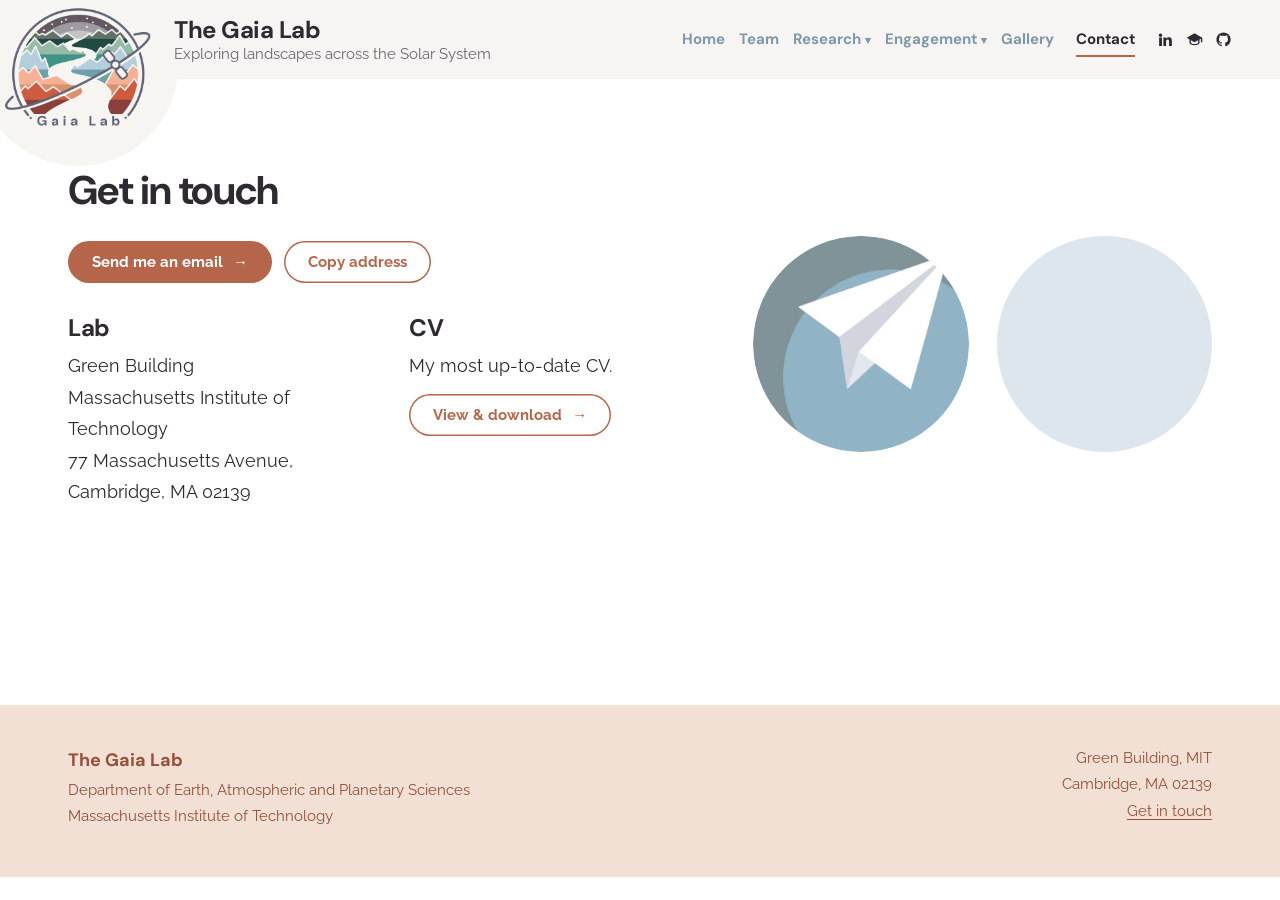
==== contact-cv/index.html @ a0ff7382 "Revert "Home video: fade in only once frames are painting (Safari letterbox, Chrome start flicker)" " ====
<!doctype html>
<html lang="en">
<head>
<meta charset="utf-8">
<meta name="viewport" content="width=device-width, initial-scale=1, viewport-fit=cover">
<title>Contact/CV | The Gaia Lab</title>
<meta name="description" content="How to reach Gaia Stucky de Quay and the Gaia Lab.">
<link rel="preconnect" href="https://fonts.googleapis.com">
<link rel="preconnect" href="https://fonts.gstatic.com" crossorigin>
<link rel="stylesheet" href="https://fonts.googleapis.com/css2?family=DM+Sans:ital,opsz,wght@0,9..40,400;0,9..40,500;0,9..40,700;1,9..40,500&family=Raleway:ital,wght@0,400;0,700;1,400&display=swap">
<link rel="stylesheet" href="../assets/style.css?v=264307a3">
<script data-goatcounter="https://thegaialab.goatcounter.com/count" async src="//gc.zgo.at/count.js"></script>
</head>
<body>
<a class="skip" href="#main">Skip to content</a>
<header class="site-head"><div class="head-in">
<a class="mark" href="../"><span class="mark-badge"><img class="mark-logo" src="../assets/logo.webp" alt="" width="900" height="856"></span><span class="mark-txt"><b>The Gaia Lab</b><span>Exploring landscapes across the Solar System</span></span></a>
<button class="menu-btn" id="menu-btn" type="button" aria-expanded="false" aria-controls="head-right">Menu</button>
<div class="head-right" id="head-right"><nav class="nav" aria-label="Main"><a href="../">Home</a><a href="../team/">Team</a><div class="drop"><a href="../themes/" class="drop-top">Research <span aria-hidden="true">▾</span></a><div class="drop-menu"><a href="../themes/">Themes</a><a href="../publications/">Publications</a><a href="../resources/">Data &amp; code</a></div></div><div class="drop"><a href="../outreach/" class="drop-top">Engagement <span aria-hidden="true">▾</span></a><div class="drop-menu"><a href="../outreach/#teaching">Teaching</a><a href="../outreach/#talks">Outreach</a><a href="../outreach/#media">In the media</a></div></div><a href="../fieldwork/">Gallery</a><a href="../contact-cv/" class="nav-contact" aria-current="page">Contact</a></nav><div class="icons"><a href="https://www.linkedin.com/in/g-stucky/" aria-label="LinkedIn"><svg viewBox="0 0 24 24"><path fill="currentColor" d="M4.98 3.5a2.5 2.5 0 1 1 0 5 2.5 2.5 0 0 1 0-5zM3 9h4v12H3zM9 9h3.8v1.7h.05c.53-1 1.84-2.05 3.8-2.05C20.6 8.65 21 11.2 21 14.5V21h-4v-5.8c0-1.4-.03-3.2-1.95-3.2-1.95 0-2.25 1.5-2.25 3.1V21H9z"/></svg></a><a href="https://scholar.google.com/citations?user=uJNld2AAAAAJ&amp;hl=en" aria-label="Google Scholar"><svg viewBox="0 0 24 24"><path fill="currentColor" d="M12 3 1 9.5l4 2.36V17c0 1.66 3.13 3 7 3s7-1.34 7-3v-5.14l2-1.18V16h2V9.5zm5 13.9c-.4.56-2.2 1.6-5 1.6s-4.6-1.04-5-1.6v-3.86l5 2.95 5-2.95z"/></svg></a><a href="https://github.com/gaiastucky" aria-label="GitHub"><svg viewBox="0 0 24 24"><path fill="currentColor" d="M12 2a10 10 0 0 0-3.16 19.49c.5.09.68-.22.68-.48v-1.7c-2.78.6-3.37-1.34-3.37-1.34-.45-1.15-1.11-1.46-1.11-1.46-.91-.62.07-.6.07-.6 1 .07 1.53 1.03 1.53 1.03.9 1.52 2.34 1.08 2.91.83.09-.65.35-1.08.63-1.33-2.22-.25-4.55-1.11-4.55-4.94 0-1.09.39-1.98 1.03-2.68-.1-.25-.45-1.27.1-2.65 0 0 .84-.27 2.75 1.02a9.6 9.6 0 0 1 5 0c1.91-1.29 2.75-1.02 2.75-1.02.55 1.38.2 2.4.1 2.65.64.7 1.03 1.59 1.03 2.68 0 3.84-2.34 4.69-4.57 4.93.36.31.68.92.68 1.85v2.74c0 .27.18.58.69.48A10 10 0 0 0 12 2z"/></svg></a></div></div>
</div></header>
<main id="main">
<section class="section contact"><div class="grid contact-grid">
<div class="c-1-7" data-reveal><h1 class="h2">Get in touch</h1>
<div class="actions"><a class="btn" href="#" data-m="dWRlLnRpbUBzYWlhZw==">Send me an email <span class="arr" aria-hidden="true">→</span></a><button class="btn line" type="button" id="copy-email" data-m="dWRlLnRpbUBzYWlhZw==">Copy address</button></div>
<div class="contact-row"><div><h3 class="sub">Lab</h3><p>Green Building<br>Massachusetts Institute of Technology<br>77 Massachusetts Avenue, Cambridge, MA 02139</p></div>
<div><h3 class="sub">CV</h3><p>My most up-to-date CV.</p><a class="btn line" href="../assets/cv.pdf">View &amp; download <span class="arr" aria-hidden="true">→</span></a></div></div></div>
<div class="c-8-13 contact-art" data-reveal="1"><div class="pic cutout"><img src="../assets/paper-plane.webp" alt="Paper airplane"></div><div class="map"><iframe src="https://www.openstreetmap.org/export/embed.html?bbox=-71.0935%2C42.3586%2C-71.0852%2C42.3622&amp;layer=mapnik&amp;marker=42.360401%2C-71.089331" title="Map of the MIT Green Building" loading="lazy"></iframe></div></div>
</div></section>
</main>
<footer class="site-foot"><div class="foot-in">
<div><b>The Gaia Lab</b><br>Department of Earth, Atmospheric and Planetary Sciences<br>Massachusetts Institute of Technology</div>
<div>Green Building, MIT<br>Cambridge, MA 02139<br><a href="../contact-cv/">Get in touch</a></div>
</div></footer>
<script src="../assets/site.js?v=09459360" defer></script>
</body>
</html>
---- assets/style.css ----
/* Layout: a pale page on a 12-column grid. Text sits in narrow contained blocks; images break out at different scales,
   grow as they scroll into view, and full-bleed photo "windows" stay fixed while the page scrolls over them.
   Palette: chalky pastels, dusty blues and Martian maroons. Single light theme by choice. */
:root {
  --paper: #ffffff;
  --ink: #2f2a31;
  --soft: #6d6670;
  --hair: #e4dedb;
  --dust: #7f97a8;        /* dirty blue */
  --dust-deep: #4f6a7e;
  --dust-pale: #dde6ec;
  --maroon: #b5654a;      /* rusty Mars */
  --maroon-deep: #94503a;
  --rose: #f3e0d4;        /* pastel rust */
  --sand: #efe6dc;
  --head: "DM Sans", "Helvetica Neue", Arial, sans-serif;
  --body: "Raleway", "Helvetica Neue", Arial, sans-serif;
  --fs-s: 0.9375rem;               /* captions, labels, small print: 15px */
  --fs-b: 1.125rem;                /* body: 18px */
  --fs-l: 1.5rem;                  /* lede, names, subheads: 24px */
  --fs-xl: clamp(2rem, 3.2vw, 2.5rem);   /* section headings: 32-40px */
  --fs-hero: clamp(3rem, 7vw, 5.5rem);   /* page titles on photos */
  --max: 1240px;
  --gutter: clamp(16px, 4vw, 48px);
  color-scheme: light;
}

*, *::before, *::after { box-sizing: border-box; }
html { -webkit-text-size-adjust: 100%; scroll-behavior: smooth; }
body { margin: 0; background: var(--paper); color: var(--ink); font-family: var(--body); font-size: var(--fs-b); line-height: 1.75; overflow-x: hidden; }
img { max-width: 100%; display: block; }
a { color: var(--maroon); text-underline-offset: 0.2em; text-decoration-thickness: 1px; }
a:hover { text-decoration-thickness: 2px; }
:focus-visible { outline: 2px solid var(--dust-deep); outline-offset: 3px; }
h1, h2, h3, h4 { font-family: var(--head); font-weight: 700; line-height: 1.12; letter-spacing: -0.015em; margin: 0; text-wrap: balance; }
p { margin: 0; }
strong { font-weight: 700; }
.skip { position: absolute; left: -999px; }
.skip:focus { left: 16px; top: 16px; background: var(--paper); padding: 8px 12px; z-index: 50; }

/* ---------- Grid ---------- */
.grid { max-width: var(--max); margin: 0 auto; padding-inline: var(--gutter); display: grid; grid-template-columns: repeat(12, minmax(0, 1fr)); column-gap: clamp(16px, 2.4vw, 32px); }
.grid > * { grid-column: 1 / -1; min-width: 0; }
.c-1-5 { grid-column: 1 / 6; } .c-1-6 { grid-column: 1 / 7; } .c-1-7 { grid-column: 1 / 8; } .c-1-8 { grid-column: 1 / 9; }
.c-2-6 { grid-column: 2 / 7; } .c-2-7 { grid-column: 2 / 8; } .c-2-8 { grid-column: 2 / 9; } .c-2-12 { grid-column: 2 / 12; }
.c-3-11 { grid-column: 3 / 11; } .c-4-10 { grid-column: 4 / 10; }
.c-6-13 { grid-column: 6 / 13; } .c-7-13 { grid-column: 7 / 13; } .c-7-12 { grid-column: 7 / 12; } .c-8-12 { grid-column: 8 / 12; } .c-8-13 { grid-column: 8 / 13; } .c-9-13 { grid-column: 9 / 13; }
.self-center { align-self: center; } .self-end { align-self: end; }

.section { padding-block: clamp(56px, 7vw, 96px); }
.section.tight { padding-block: clamp(36px, 4vw, 56px); }
.section + .section { padding-top: 0; }

/* ---------- Header ---------- */
.site-head { position: sticky; top: env(safe-area-inset-top, 0px); z-index: 30; background: rgba(247, 245, 242, .92); backdrop-filter: blur(10px); -webkit-backdrop-filter: blur(10px); transition: box-shadow .3s, padding .3s; }
.site-head.scrolled { box-shadow: 0 1px 0 var(--hair); }
.head-in { max-width: 1440px; margin: 0 auto; padding: 16px var(--gutter); display: flex; align-items: center; justify-content: space-between; gap: 24px; transition: padding .35s; }
.site-head.scrolled .head-in { padding-block: 9px; }
.mark { text-decoration: none; color: var(--ink); line-height: 1.2; display: flex; align-items: center; gap: 12px; }
.mark-logo { height: 46px; width: auto; transition: height .35s; }
.site-head.scrolled .mark-logo { height: 32px; }
.mark b { display: block; font-family: var(--head); font-size: var(--fs-l); letter-spacing: -0.02em; transition: font-size .35s; }
.site-head.scrolled .mark b { font-size: var(--fs-b); }
.mark-txt > span { display: block; font-size: var(--fs-s); color: var(--soft); white-space: nowrap; transition: opacity .3s, max-height .35s; max-height: 2em; overflow: hidden; }
.site-head.scrolled .mark-txt > span { opacity: 0; max-height: 0; }
.nav { display: flex; flex-wrap: nowrap; justify-content: flex-end; gap: 4px 14px; font-family: var(--head); font-weight: 700; font-size: var(--fs-s); }
.nav a { color: var(--dust); text-decoration: none; padding-block: 4px; position: relative; white-space: nowrap; }
.nav a::after { content: ""; position: absolute; left: 0; right: 0; bottom: 0; height: 2px; background: var(--maroon); transform: scaleX(0); transform-origin: left; transition: transform .3s; }
.nav a:hover { color: var(--maroon); }
.nav a:hover::after, .nav a[aria-current="page"]::after { transform: scaleX(1); }
.nav a[aria-current="page"] { color: var(--ink); }
.icons { display: flex; gap: 12px; }
.icons a { color: var(--ink); display: grid; place-items: center; }
.icons svg { width: 17px; height: 17px; }
.head-right { display: flex; align-items: center; gap: 22px; }
.menu-btn { display: none; font: 700 var(--fs-s) var(--head); color: var(--ink); background: none; border: 1px solid var(--hair); border-radius: 999px; padding: 6px 16px; cursor: pointer; }
@media (max-width: 1200px) {
  .menu-btn { display: block; }
  .head-right { display: none; position: absolute; top: 100%; left: 0; right: 0; background: var(--paper); padding: 8px var(--gutter) 24px; border-bottom: 1px solid var(--hair); flex-direction: column; align-items: flex-start; gap: 18px; }
  .head-right.open { display: flex; }
  .nav { flex-direction: column; flex-wrap: wrap; gap: 6px; font-size: var(--fs-b); }
}
.progress { position: absolute; left: 0; bottom: -1px; height: 2px; width: 100%; background: var(--maroon); transform-origin: left; transform: scaleX(var(--read, 0)); }

/* ---------- Fixed photo windows ---------- */
.window { position: relative; display: grid; align-items: end; min-height: var(--h, 70vh); background-image: var(--img); background-size: cover; background-position: center; background-attachment: fixed; background-color: #59656f; color: #fff; isolation: isolate; overflow: hidden; }
.window::before { content: ""; position: absolute; inset: 0; z-index: -1; background: linear-gradient(180deg, rgba(40, 34, 44, .22) 0%, rgba(40, 34, 44, .32) 40%, rgba(40, 34, 44, .72)); }
/* Extra shade for pale photos so white banner text stays readable. */
.window.dim::before { background: linear-gradient(180deg, rgba(40, 34, 44, .42) 0%, rgba(40, 34, 44, .55) 40%, rgba(40, 34, 44, .82)); }
.window h1, .window .sub, .window .tag { text-shadow: 0 1px 14px rgba(20, 16, 24, .45); }
.window.flat::before { background: rgba(60, 70, 84, .16); }
.window .in { max-width: var(--max); width: 100%; margin: 0 auto; padding: 0 var(--gutter) clamp(32px, 5vw, 64px); }
.window h1 { font-size: var(--fs-hero); letter-spacing: -0.035em; line-height: 0.95; }
.window .sub { font-family: var(--head); font-size: var(--fs-l); margin-top: 14px; opacity: .92; }
.window .tag { position: absolute; right: var(--gutter); bottom: clamp(32px, 5vw, 64px); font-size: var(--fs-s); opacity: .8; font-family: var(--head); }
.hero h1 { font-size: var(--fs-hero); transform-origin: left bottom; will-change: transform, opacity; }
.hero .sub { will-change: transform, opacity; }
@supports (-webkit-touch-callout: none) { .window { background-attachment: scroll; } }

/* ---------- Typographic pieces ---------- */
.lede { font-size: var(--fs-l); line-height: 1.55; font-weight: 400; }
.kicker { font-family: var(--head); font-weight: 700; font-size: var(--fs-b); color: var(--dust-deep); margin-bottom: 14px; display: block; }
.h2 { font-size: var(--fs-xl); margin-bottom: 22px; }
.h3 { font-size: var(--fs-l); margin-bottom: 10px; }
.drop::first-letter { font-family: var(--head); font-weight: 700; float: left; font-size: 3.3em; line-height: 0.85; margin: 0.08em 0.1em 0 0; color: var(--maroon); }
.muted { color: var(--soft); }
.small { font-size: var(--fs-s); }
.cap { font-size: var(--fs-s); color: var(--soft); margin-top: 10px; line-height: 1.5; }

/* ---------- River divider: draws itself on scroll ---------- */
.river { aspect-ratio: 1200 / 100; max-height: 120px; width: 100%; margin-block: 0; }
.river svg { width: 100%; height: 100%; display: block; overflow: visible; }
.river .bank, .river .water { fill: none; stroke-linecap: round; stroke-linejoin: round; }
.river .bank { stroke: var(--dust-pale); stroke-width: 22; opacity: var(--bank, 0); transition: opacity .6s; }
.river .bank.thin { stroke-width: 13; }
.river .water { stroke: #9cc8ea; stroke-width: 13; stroke-dasharray: 1; stroke-dashoffset: calc(1 - var(--flow, 0)); }
.river .water.thin { stroke-width: 6; }
.river .chevs { fill: #fff; opacity: calc(var(--flow, 0) * 0.95); }

/* ---------- Dropdown in the menu ---------- */
.drop { position: relative; }
.drop-top { display: inline-block; }
.drop-top span { font-size: 0.7em; }
.drop-menu { position: absolute; top: 100%; left: -16px; min-width: 190px; padding: 10px 16px; background: var(--paper); border: 1px solid var(--hair); border-radius: 12px; box-shadow: 0 12px 30px -18px rgba(47, 42, 49, .35); display: grid; gap: 2px; opacity: 0; visibility: hidden; transform: translateY(6px); transition: opacity .2s, transform .2s, visibility .2s; }
.drop:hover .drop-menu, .drop:focus-within .drop-menu { opacity: 1; visibility: visible; transform: none; }
.drop-menu a { padding-block: 6px; }
.drop.on > .drop-top { color: var(--ink); }
.drop.on > .drop-top::after { transform: scaleX(1); }
.nav-contact { margin-left: 8px; }
@media (max-width: 1200px) {
  .drop-menu { position: static; opacity: 1; visibility: visible; transform: none; border: 0; box-shadow: none; padding: 2px 0 4px 16px; background: none; }
  .drop-top span { display: none; }
  .nav-contact { margin-left: 0; }
}

/* ---------- Teasers: one shape for every link card ---------- */
.teasers { list-style: none; padding: 0; margin: 0; display: grid; grid-template-columns: repeat(4, minmax(0, 1fr)); gap: clamp(24px, 3vw, 40px); }
.teaser { display: grid; grid-template-rows: auto auto 1fr auto; justify-items: center; text-align: center; gap: 12px; }
.teaser-pic { display: block; width: min(100%, 200px); }
.teaser .pic.round { width: 100%; }
.teaser h3 { font-size: var(--fs-l); margin-top: 6px; }
.teaser p { font-size: var(--fs-s); line-height: 1.6; color: var(--soft); max-width: 30ch; }
.teaser .btn { margin-top: 6px; }
@media (max-width: 880px) { .teasers { grid-template-columns: repeat(2, minmax(0, 1fr)); } }
@media (max-width: 480px) { .teasers { grid-template-columns: minmax(0, 1fr); } }

/* ---------- Globe with photo cutouts ---------- */
.globe-wrap { position: relative; width: min(100%, 520px); aspect-ratio: 1; margin-inline: auto; }
.globe-wrap { display: block; cursor: pointer; }
.globe-wrap canvas { position: absolute; inset: 0; width: 100%; height: 100%; transition: transform .5s; }
.globe-wrap:hover canvas { transform: scale(1.03); }
.g-place { position: absolute; width: 30%; display: grid; justify-items: center; gap: 6px; text-decoration: none; color: var(--ink); font-size: var(--fs-s); text-align: center; line-height: 1.3; z-index: 2; }
.g-place .pic.round { width: 100%; box-shadow: 0 0 0 5px var(--paper), 0 10px 24px -14px rgba(47, 42, 49, .5); transition: transform .35s; }
.g-place:hover .pic.round, .g-place.lit .pic.round { transform: scale(1.07); }
.g-place b { display: block; font-family: var(--head); }
.g-place span { color: var(--soft); }
.g0 { left: -4%; top: -2%; }
.g1 { right: -4%; bottom: 2%; }

/* ---------- Fieldwork map and justified gallery ---------- */
.world { width: 100%; aspect-ratio: 2 / 1.15; }
.world svg { width: 100%; height: 100%; display: block; }
.world .land { fill: var(--rose); }
.world .sphere { fill: var(--dust-pale); }
.world .grat { fill: none; stroke: #fff; stroke-width: .5; opacity: .7; }
.world .mpin circle { fill: var(--maroon); stroke: var(--paper); stroke-width: 2; }
.world .mpin .halo { fill: var(--maroon); opacity: .25; stroke: none; animation: halo 2.4s ease-out infinite; transform-box: fill-box; transform-origin: center; }
.world .mpin text { font-family: var(--head); font-weight: 700; font-size: 13px; fill: var(--ink); paint-order: stroke; stroke: var(--paper); stroke-width: 4px; }
.world .mpin { cursor: pointer; }
@keyframes halo { from { transform: scale(.6); opacity: .45; } to { transform: scale(2.4); opacity: 0; } }
.pin-list { display: flex; flex-wrap: wrap; gap: 10px; margin-top: 24px; }
.pin-link { font-family: var(--head); font-weight: 700; font-size: var(--fs-s); text-decoration: none; padding: 8px 16px; border-radius: 999px; background: var(--rose); color: var(--maroon-deep); }
.pin-link:hover { background: var(--maroon); color: #fff; }
.trip { scroll-margin-top: 80px; }
.jg { width: 100vw; margin: 36px calc(50% - 50vw) 0; }
.jg-item { padding: 0; border: 0; overflow: hidden; background: var(--dust-pale); cursor: zoom-in; display: block; }
.jg.cols { column-count: 3; column-gap: 4px; }
.jg.cols .jg-item { width: 100%; margin: 0 0 4px; break-inside: avoid; }
.jg.cols .jg-item img { height: auto; }
.jg.rect { display: grid; grid-template-columns: repeat(6, 1fr); grid-auto-rows: 8.5vw; grid-auto-flow: dense; gap: 4px; }
.jg.rect .jg-item { grid-column: span 2; grid-row: span 2; }
.jg.rect .jg-item.big { grid-column: span 4; grid-row: span 4; }
.jg.rect .jg-item.wide { grid-column: span 4; grid-row: span 2; }
.jg.rect .jg-item.tall { grid-column: span 2; grid-row: span 4; }
@media (max-width: 640px) { .jg.cols { column-count: 2; } .jg.rect { grid-auto-rows: 17vw; } }
.jg-item img { width: 100%; height: 100%; object-fit: cover; transition: transform .7s; }
.jg-item:hover img { transform: scale(1.03); }

/* ---------- Main themes and flip circles ---------- */
.mains { list-style: none; padding: 0; margin: 40px 0 0; display: grid; grid-template-columns: repeat(4, minmax(0, 1fr)); gap: clamp(20px, 3vw, 40px); }
.mains a { display: grid; gap: 14px; text-decoration: none; color: var(--ink); }
.mains .pic.round { max-width: 220px; width: 100%; }
.mains h3 { font-size: var(--fs-l); color: var(--maroon); }
.mains p { font-size: var(--fs-s); line-height: 1.6; color: var(--soft); }
.mains a:hover h3 { color: var(--maroon-deep); text-decoration: underline; text-underline-offset: .2em; text-decoration-thickness: 1.5px; }
.center-head { text-align: center; margin-bottom: 48px; }
.flips { list-style: none; padding: 0; margin: 0; display: flex; flex-wrap: wrap; justify-content: center; gap: 36px clamp(20px, 3vw, 40px); }
.flip { width: min(100%, 250px); display: grid; gap: 14px; justify-items: center; text-align: center; scroll-margin-top: 100px; }
.flip-in { position: relative; width: 250px; max-width: 100%; aspect-ratio: 1; padding: 0; border: 0; background: none; cursor: pointer; perspective: 900px; font: inherit; color: inherit; }
.flip .face { position: absolute; inset: 0; border-radius: 50%; overflow: hidden; backface-visibility: hidden; -webkit-backface-visibility: hidden; transition: transform .7s cubic-bezier(.3, .7, .2, 1); }
.flip .front img { width: 100%; height: 100%; object-fit: cover; }
.flip .back { transform: rotateY(180deg); background: var(--rose); color: var(--maroon-deep); display: grid; place-items: center; padding: 30px; font-size: var(--fs-s); line-height: 1.5; }
.flip .back span { display: block; }
.flip:hover .front, .flip-in:focus-visible .front, .flip.on .front { transform: rotateY(-180deg); }
.flip:hover .back, .flip-in:focus-visible .back, .flip.on .back { transform: rotateY(0deg); }
.flip:nth-child(even) .back { background: var(--dust-pale); color: var(--dust-deep); }
.flip-name { font-family: var(--head); font-weight: 700; font-size: var(--fs-b); }
@media (max-width: 880px) { .mains { grid-template-columns: repeat(2, minmax(0, 1fr)); } }

/* ---------- Buttons ---------- */
.btn { display: inline-flex; align-items: center; gap: 10px; font: 700 var(--fs-s) var(--body); text-decoration: none; color: #fff; background: var(--maroon); padding: 12px 24px; border-radius: 999px; border: 0; cursor: pointer; transition: background-color .25s, gap .25s; }
.btn:hover { background: var(--maroon-deep); gap: 14px; color: #fff; }
.btn .arr { transition: transform .25s; }
.btn:hover .arr { transform: translateX(3px); }
.btn.line { background: transparent; color: var(--maroon); box-shadow: inset 0 0 0 1.5px var(--maroon); }
.btn.line:hover { background: var(--maroon); color: #fff; }
.btn.light { background: var(--paper); color: var(--maroon); }
.actions { display: flex; flex-wrap: wrap; gap: 12px; margin-top: 28px; }

/* ---------- Images ---------- */
.pic { position: relative; overflow: hidden; background: var(--dust-pale); }
.pic img { width: 100%; height: 100%; object-fit: cover; }
.pic.r { border-radius: 14px; }
.pic.round { border-radius: 50%; aspect-ratio: 1; }
.cutout { background: transparent; }
.cutout img { object-fit: contain; mix-blend-mode: multiply; }
[data-grow] { transform: scale(var(--g, 1)); transform-origin: center 70%; will-change: transform; }
[data-grow] img { transform: scale(var(--gi, 1)); }

/* ---------- Info blips ---------- */
.blips { display: grid; grid-template-columns: repeat(4, minmax(0, 1fr)); gap: clamp(20px, 3vw, 40px); }
.blip { border-top: 2px solid var(--maroon); padding-top: 16px; display: grid; gap: 8px; align-content: start; }
.blip .n { font-family: var(--head); font-weight: 700; font-size: var(--fs-xl); letter-spacing: -0.03em; line-height: 1; color: var(--maroon-deep); }
.blip .n small { font-size: var(--fs-s); letter-spacing: 0; margin-left: 4px; color: var(--soft); font-weight: 500; }
.blip p { font-size: var(--fs-s); line-height: 1.5; }
.blip a { font-size: var(--fs-s); color: var(--dust-deep); }

/* ---------- Compare slider ---------- */
.compare { position: relative; aspect-ratio: 4 / 3; user-select: none; touch-action: pan-y; }
.compare img { position: absolute; inset: 0; width: 100%; height: 100%; object-fit: contain; }
.compare .after { clip-path: inset(0 0 0 var(--pos, 50%)); }
.compare .bar { position: absolute; top: 6%; bottom: 6%; left: var(--pos, 50%); width: 1.5px; background: var(--ink); pointer-events: none; }
.compare .bar::after { content: ""; position: absolute; top: 50%; left: 50%; width: 38px; height: 38px; transform: translate(-50%, -50%); border-radius: 50%; background: var(--paper); box-shadow: 0 0 0 1.5px var(--ink); }
.compare .bar::before { content: "‹ ›"; position: absolute; top: 50%; left: 50%; transform: translate(-50%, -52%); z-index: 1; font: 700 var(--fs-s) var(--head); color: var(--ink); white-space: nowrap; }
.compare input { position: absolute; inset: 0; width: 100%; height: 100%; opacity: 0; cursor: ew-resize; margin: 0; }

/* ---------- Embeds ---------- */
.embed { position: relative; aspect-ratio: 16 / 9; border-radius: 14px; overflow: hidden; background: var(--ink); }
.embed iframe { position: absolute; inset: 0; width: 100%; height: 100%; border: 0; }
.embed .facade { position: absolute; inset: 0; width: 100%; padding: 0; border: 0; cursor: pointer; background: var(--ink); color: #fff; font: inherit; display: grid; place-items: center; }
.embed .facade img { position: absolute; inset: 0; width: 100%; height: 100%; object-fit: cover; opacity: .82; transition: opacity .3s, transform .6s; }
.embed .facade:hover img { opacity: 1; transform: scale(1.02); }
.embed .facade span { position: relative; display: grid; place-items: center; width: 72px; height: 72px; border-radius: 50%; background: var(--paper); color: var(--maroon); transition: transform .25s; }
.embed .facade:hover span { transform: scale(1.08); }
.embed .facade svg { width: 24px; height: 24px; margin-left: 4px; }
.sound { display: inline-flex; align-items: center; gap: 12px; font: 700 var(--fs-s) var(--head); color: var(--ink); background: none; border: 1.5px solid var(--ink); border-radius: 999px; padding: 8px 18px 8px 10px; cursor: pointer; }
.sound i { width: 28px; height: 28px; border-radius: 50%; background: var(--dust-deep); display: grid; place-items: center; }
.sound i::after { content: ""; border-left: 9px solid #fff; border-top: 6px solid transparent; border-bottom: 6px solid transparent; margin-left: 3px; }
.story.intro { row-gap: 28px; }
.sound-row { grid-column: 1; }
.sound-frame { margin-top: 14px; border-radius: 12px; overflow: hidden; }
.sound-frame iframe { width: 100%; height: 152px; border: 0; display: block; }

/* ---------- Pinned horizontal photo strip ---------- */
.pin { position: relative; height: 320vh; background: var(--dust-pale); }
.pin-in { position: sticky; top: 0; height: 100vh; overflow: hidden; display: flex; flex-direction: column; justify-content: center; gap: clamp(20px, 3vw, 40px); padding-block: clamp(72px, 9vh, 110px) clamp(32px, 6vh, 64px); }
.pin-head { width: 100%; }
.pin-track { align-self: flex-start; flex: none; display: flex; align-items: center; gap: clamp(16px, 2vw, 28px); padding-inline: var(--gutter); width: max-content; will-change: transform; transform: translate3d(var(--tx, 0px), 0, 0); }
.strip-ph { margin: 0; flex: none; height: clamp(220px, 46vh, 460px); position: relative; }
.strip-ph img { height: 100%; width: auto; border-radius: 12px; object-fit: cover; background: var(--rose); min-width: 200px; }
.strip-ph.s1 { height: clamp(180px, 36vh, 360px); align-self: flex-end; }
.strip-ph.s2 { height: clamp(200px, 40vh, 400px); align-self: flex-start; }
.strip-ph figcaption { font-size: var(--fs-s); color: var(--soft); margin-top: 8px; font-family: var(--head); }

/* ---------- Panels and cards ---------- */
.duo { display: grid; grid-template-columns: repeat(2, minmax(0, 1fr)); gap: clamp(24px, 4vw, 56px); }
.duo .card .pic { aspect-ratio: 3 / 2; }
.panel { background: var(--dust-pale); }
.trio { display: grid; grid-template-columns: repeat(3, minmax(0, 1fr)); gap: clamp(24px, 4vw, 56px); }
.card { display: grid; gap: 14px; text-decoration: none; color: var(--ink); align-content: start; }
.card .pic { aspect-ratio: 4 / 5; border-radius: 14px; }
.card .pic img { transition: transform .8s cubic-bezier(.2, .7, .2, 1); }
.card:hover .pic img { transform: scale(1.04); }
.card h3 { font-size: var(--fs-l); display: flex; justify-content: space-between; align-items: baseline; gap: 12px; }
.card h3 .arr { color: var(--maroon); transition: transform .25s; }
.card:hover h3 .arr { transform: translateX(4px); }
.card p { color: var(--soft); font-size: var(--fs-s); line-height: 1.6; }
.fig4 { display: grid; grid-template-columns: repeat(2, minmax(0, 1fr)); gap: 14px; }
.fig4 .pic { aspect-ratio: 1; border-radius: 50%; background: transparent; }

/* ---------- Dark band ---------- */
.night { background: #2f3946; color: #fff; text-align: center; }
.night .window { min-height: 560px; align-items: center; }
.night .window::before { background: rgba(47, 42, 56, .66); }
.night .in { padding-block: 64px; }
.night .kicker { color: var(--rose); }
.night h2 { font-size: var(--fs-xl); }
.night p { max-width: 54ch; margin: 18px auto 30px; }

/* ---------- Team ---------- */
.person { width: 100%; display: grid; grid-template-columns: minmax(0, 3fr) minmax(0, 6fr) minmax(0, 3fr); gap: clamp(20px, 3.5vw, 48px); align-items: center; max-width: var(--max); margin: 0 auto; padding-inline: var(--gutter); scroll-margin-top: 100px; }
.person .pic.round { max-width: 280px; width: 100%; justify-self: center; box-shadow: 0 0 0 10px var(--paper), 0 0 0 11px var(--hair); }
.person .pic.round img { transition: transform .8s cubic-bezier(.2, .7, .2, 1); }
.person:hover .pic.round img { transform: scale(1.05); }
.person h3 { font-size: var(--fs-l); text-align: center; color: var(--maroon); }
.person .since { font-family: var(--head); font-weight: 700; text-align: center; margin: 4px 0 16px; color: var(--dust-deep); }
.person .bio { text-align: justify; hyphens: auto; }
.person .actions { justify-content: center; }
.group-head { text-align: center; padding-block: 0 clamp(36px, 5vw, 64px); }
.group-head h2 { font-size: var(--fs-xl); }
.stack-people { display: grid; gap: clamp(64px, 8vw, 112px); }
.hiring { font-family: var(--head); font-weight: 700; text-align: center; padding: 18px 22px; background: var(--rose); border-radius: 14px; color: var(--maroon-deep); }
.ways { display: grid; grid-template-columns: repeat(3, minmax(0, 1fr)); gap: clamp(20px, 3vw, 40px); }
.ways > div { border-top: 2px solid var(--dust); padding-top: 16px; }
.alumni { display: grid; grid-template-columns: repeat(auto-fill, minmax(min(100%, 340px), 1fr)); gap: 40px 36px; }
.alum { display: grid; grid-template-columns: 96px minmax(0, 1fr); gap: 18px; align-items: start; }
.alum h3 { font-size: var(--fs-b); color: var(--maroon); }
.alum .role { font-family: var(--head); font-weight: 700; font-size: var(--fs-s); color: var(--dust-deep); margin: 2px 0 6px; }
.alum p { font-size: var(--fs-s); line-height: 1.6; }

/* ---------- Publications ---------- */
.yearnav { position: sticky; top: 64px; z-index: 5; background: rgba(247, 245, 242, .92); backdrop-filter: blur(8px); -webkit-backdrop-filter: blur(8px); border-bottom: 1px solid var(--hair); }
.yearnav .in { max-width: var(--max); margin: 0 auto; padding: 12px var(--gutter); display: flex; flex-wrap: wrap; gap: 6px 22px; align-items: center; font-family: var(--head); font-weight: 700; }
.yearnav a { color: var(--dust); text-decoration: none; }
.yearnav a.on, .yearnav a:hover { color: var(--maroon); }
.yearnav input { margin-left: auto; font: inherit; font-weight: 400; font-family: var(--body); font-size: var(--fs-s); padding: 7px 16px; border-radius: 999px; border: 1.5px solid var(--hair); background: var(--paper); width: min(100%, 260px); }
.yearnav input:focus { border-color: var(--dust-deep); outline: none; }
.year { font-size: var(--fs-xl); color: var(--rose); letter-spacing: -0.04em; line-height: 1; margin: 0 0 24px; scroll-margin-top: 150px; }
.paper { display: grid; grid-template-columns: minmax(0, 5fr) minmax(0, 7fr); gap: clamp(24px, 4vw, 64px); padding-bottom: clamp(72px, 9vw, 120px); align-items: start; }
.paper .txt { position: sticky; top: 150px; display: grid; gap: 14px; }
.paper h3 { font-size: var(--fs-l); }
.paper h3 em { font-style: italic; font-weight: 500; color: var(--dust-deep); }
.paper .authors { font-family: var(--head); font-size: var(--fs-s); }
.paper .authors b { color: var(--maroon); }
.paper .sum { font-size: var(--fs-s); line-height: 1.7; text-align: justify; hyphens: auto; }
.figs { columns: 2 220px; column-gap: 14px; }
.figs button { display: block; width: 100%; margin: 0 0 14px; padding: 0; border: 0; background: var(--dust-pale); border-radius: 10px; overflow: hidden; cursor: zoom-in; break-inside: avoid; min-height: 80px; }
.figs img { width: 100%; transition: transform .6s; }
.figs button:hover img { transform: scale(1.03); }
.paper.nofig { grid-template-columns: minmax(0, 7fr) minmax(0, 5fr); }
[hidden] { display: none !important; }

/* ---------- Themes ---------- */
.theme { padding-block: clamp(56px, 8vw, 104px); scroll-margin-top: 90px; }
.theme-index { display: flex; flex-wrap: wrap; gap: 10px 26px; font-family: var(--head); font-weight: 700; }
.theme-index a { color: var(--dust); text-decoration: none; }
.theme-index a:hover { color: var(--maroon); }
.model canvas { width: 100%; aspect-ratio: 16 / 10; display: block; }

/* ---------- Media timeline ---------- */
.tl { position: relative; max-width: 1040px; margin: 0 auto; padding-inline: var(--gutter); }
.tl::before { content: ""; position: absolute; left: 50%; top: 0; bottom: 0; width: 1.5px; background: var(--hair); }
.tl-year { position: relative; text-align: center; margin: 0 auto 48px; width: max-content; background: var(--paper); padding: 4px 16px; font-size: var(--fs-xl); color: var(--dust-deep); scroll-margin-top: 100px; }
.tl-item { position: relative; display: grid; grid-template-columns: minmax(0, 1fr) minmax(0, 1fr); gap: 72px; align-items: center; margin-bottom: 64px; }
.tl-item::after { content: ""; position: absolute; left: 50%; top: 50%; width: 11px; height: 11px; margin: -5.5px 0 0 -5.5px; border-radius: 50%; background: var(--maroon); box-shadow: 0 0 0 6px var(--paper); }
.tl-item:nth-of-type(even) .pic { order: 2; }
.tl-item .pic { aspect-ratio: 16 / 10; border-radius: 14px; }
.tl-item h3 { font-style: italic; font-weight: 500; font-size: var(--fs-l); margin: 14px 0 6px; }

/* ---------- Mosaics ---------- */
.mosaic { columns: 3 260px; column-gap: 14px; }
.mosaic button { display: block; width: 100%; padding: 0; border: 0; margin: 0 0 14px; border-radius: 10px; overflow: hidden; background: var(--dust-pale); cursor: zoom-in; break-inside: avoid; min-height: 120px; }
.mosaic img { width: 100%; transition: transform .7s; }
.mosaic button:hover img { transform: scale(1.03); }
.art { display: grid; grid-template-columns: repeat(12, minmax(0, 1fr)); gap: clamp(20px, 3vw, 40px); }
.art figure { margin: 0; grid-column: span 4; }
.art figure:nth-child(5n + 1) { grid-column: span 7; }
.art figure:nth-child(5n + 2) { grid-column: span 5; align-self: end; }
.art button { padding: 0; border: 0; width: 100%; border-radius: 12px; overflow: hidden; background: var(--dust-pale); cursor: zoom-in; display: block; }
.art img { width: 100%; }

/* ---------- Lists ---------- */
.rows { display: grid; }
.row { display: grid; grid-template-columns: minmax(0, 2fr) minmax(0, 7fr) minmax(0, 3fr); gap: 24px; padding-block: 22px; border-top: 1px solid var(--hair); align-items: baseline; }
.row .k { font-family: var(--head); font-weight: 700; color: var(--maroon); }
.row h3 { font-size: var(--fs-b); }
.cite { font-size: var(--fs-s); padding: 14px 18px; background: var(--sand); border-radius: 10px; }

/* ---------- Contact ---------- */
.mail { font-family: var(--head); font-weight: 700; font-size: var(--fs-xl); letter-spacing: -0.03em; line-height: 1.1; word-break: break-word; color: var(--maroon-deep); }
.map { aspect-ratio: 4 / 3; border-radius: 14px; overflow: hidden; background: var(--dust-pale); position: relative; }
.map iframe { position: absolute; inset: 0; width: 100%; height: 100%; border: 0; filter: grayscale(.8) sepia(.15); }

/* ---------- Footer ---------- */
.site-foot { background: var(--rose); margin-top: clamp(48px, 8vw, 96px); }
.foot-in { max-width: var(--max); margin: 0 auto; padding: 40px var(--gutter) 48px; display: grid; grid-template-columns: minmax(0, 1fr) auto; gap: 24px; font-size: var(--fs-s); color: var(--maroon-deep); }
.foot-in b { font-family: var(--head); color: var(--maroon-deep); font-size: var(--fs-b); }
.foot-in a { color: var(--maroon-deep); }

/* ---------- Lightbox ---------- */
dialog.lb { border: 0; padding: 0; background: transparent; max-width: min(1200px, 94vw); max-height: 94vh; }
dialog.lb::backdrop { background: rgba(247, 245, 242, .96); }
dialog.lb img { max-height: 82vh; width: auto; margin: 0 auto; }
dialog.lb .lb-bar { display: flex; justify-content: space-between; gap: 16px; margin-top: 14px; font: 700 var(--fs-s) var(--head); color: var(--ink); }
dialog.lb button { font: inherit; color: var(--ink); background: none; border: 0; cursor: pointer; padding: 4px 6px; }
dialog.lb button:hover { color: var(--maroon); }

/* ---------- Scroll reveals (applied by script only to content below the fold) ---------- */
.pre { opacity: 0; transform: translateY(36px); }
.in-view { transition: opacity 1s ease, transform 1s cubic-bezier(.2, .7, .2, 1); }

/* ---------- Narrow screens ---------- */
@media (max-width: 880px) {
  .grid > [class*="c-"] { grid-column: 1 / -1; }
  .blips { grid-template-columns: repeat(2, minmax(0, 1fr)); }
  .trio, .ways, .duo { grid-template-columns: minmax(0, 1fr); }
  .person { grid-template-columns: minmax(0, 1fr); }
  .person .pic.round { max-width: 220px; }
  .person > .pic.round:last-child { display: none; }
  .paper, .paper.nofig { grid-template-columns: minmax(0, 1fr); }
  .paper .txt { position: static; }
  .tl::before, .tl-item::after { display: none; }
  .tl-item { grid-template-columns: minmax(0, 1fr); gap: 16px; }
  .tl-item:nth-of-type(even) .pic { order: 0; }
  .art figure, .art figure:nth-child(5n + 1), .art figure:nth-child(5n + 2) { grid-column: 1 / -1; }
  .row { grid-template-columns: minmax(0, 1fr); gap: 6px; }
  .foot-in { grid-template-columns: minmax(0, 1fr); }
  .yearnav input { margin-left: 0; }
  .gap-m { margin-top: 32px; }
  .pin { height: 240vh; }
}
@media (prefers-reduced-motion: reduce) {
  .river .chevs { display: none; }
  html { scroll-behavior: auto; }
  *, *::before, *::after { transition: none !important; animation: none !important; }
  .pre { opacity: 1; transform: none; }
  .window { background-attachment: scroll; }
  .river { --flow: 1; --bank: 1; }
  .pin { height: auto; }
  .pin-in { position: static; height: auto; }
  .pin-track { overflow-x: auto; width: auto; transform: none; }
}

/* ---------- Home: scroll stories ---------- */
.story { display: grid; grid-template-columns: 1fr 1fr; gap: clamp(40px, 8vw, 120px); align-items: center; max-width: 1080px; margin: 0 auto; padding: clamp(56px, 8vw, 110px) 24px; }
.story.intro { grid-template-columns: 5fr 6fr; }
.story-art.gif { max-width: 560px; }
.story-art.gif img { width: 100%; height: auto; display: block; }
.hero h1 { font-size: var(--fs-hero); max-width: 16ch; }
.hero .sub { max-width: 46ch; font-size: var(--fs-b); line-height: 1.6; }
.story.alt .story-art { order: 2; }
.story-art { position: relative; width: 100%; max-width: 400px; justify-self: center; }
.story-art .art-main { display: block; }
.story-art .sat { position: absolute; width: 34%; height: auto; aspect-ratio: 1; box-shadow: 0 0 0 6px var(--paper); }
.pic.round > img { position: absolute; inset: 0; }
.story-art .sat0 { right: -8%; bottom: -4%; }
.story-art .sat1 { left: -10%; top: 2%; width: 26%; }
.story-text { max-width: 440px; }
.story-text p { font-size: var(--fs-b); }
.story .globe-wrap { margin: 0 auto; }
@media (max-width: 760px) {
  .story, .story.intro { grid-template-columns: 1fr; gap: 40px; }
  .story-art.gif { max-width: 360px; }
  .story.alt .story-art { order: 0; }
  .story-art { max-width: 300px; }
}

.world .site { fill: var(--maroon); stroke: #fff; stroke-width: 1.5; }
.globe-wrap.big { width: min(100%, 560px); }
.field-intro { grid-template-columns: 5fr 6fr; }
.field-intro .story-art { max-width: 560px; }

/* ---------- Alumni faces ---------- */
.alumni-tiers { display: grid; gap: 40px; margin-top: 24px; }
.alum-row { text-align: center; }
.alum-faces { list-style: none; margin: 14px 0 0; padding: 0; display: flex; flex-wrap: wrap; justify-content: center; gap: 22px 26px; }
.alum-face { position: relative; width: 96px; display: grid; justify-items: center; gap: 8px; cursor: default; outline: none; }
.alum-face .pic.round { width: 84px; transition: transform .3s; }
.alum-face:hover .pic.round, .alum-face:focus .pic.round { transform: scale(1.08); }
.alum-name { font-size: var(--fs-s); line-height: 1.3; }
.alum-card { position: absolute; bottom: calc(100% + 10px); left: 50%; width: 240px; transform: translate(-50%, 6px); background: #fff; border: 1px solid var(--hair); border-radius: 10px; box-shadow: 0 14px 30px -16px rgba(47,42,49,.45); padding: 14px 16px; display: grid; gap: 4px; text-align: left; font-size: var(--fs-s); line-height: 1.45; color: var(--soft); opacity: 0; pointer-events: none; transition: opacity .25s, transform .25s; z-index: 5; }
.alum-card b { color: var(--ink); font-family: var(--head); }
.alum-face:hover .alum-card, .alum-face:focus .alum-card { opacity: 1; transform: translate(-50%, 0); }
/* ---------- Globe hint ---------- */
.field-intro .story-art { position: relative; }
.globe-hint { position: absolute; left: 50%; bottom: 2%; transform: translateX(-50%); font-family: var(--head); font-weight: 700; color: var(--maroon); background: #fff; border-radius: 999px; padding: 6px 14px; box-shadow: 0 6px 16px -10px rgba(47,42,49,.5); animation: hint 1.6s ease-in-out infinite; pointer-events: none; white-space: nowrap; }
@keyframes hint { 0%, 100% { opacity: 1; } 50% { opacity: .35; } }

/* ---------- Team layout ---------- */
.window.team-hero { background-attachment: scroll; background-position: center calc(82% + var(--by, 0px)); }
.opps-banner { background: linear-gradient(120deg, var(--dust-deep), var(--dust), var(--maroon), var(--dust-deep)); background-size: 300% 300%; animation: opps-drift 18s ease-in-out infinite; }
@keyframes opps-drift { 0%, 100% { background-position: 0% 50%; } 50% { background-position: 100% 50%; } }
.opps-in { max-width: 1080px; margin: 0 auto; padding: clamp(44px, 6vw, 72px) 24px; display: grid; gap: 28px; }
.opps-in .kicker, .opps-in .h2, .opps-in > div > p { color: #fff; }
.opps-in > div > p { max-width: 60ch; }
.opps-in .hiring { display: inline-block; background: #fff; color: var(--ink) !important; border-left: 4px solid var(--maroon); padding: 12px 18px; border-radius: 8px; }
.opps-in .ways { display: grid; grid-template-columns: repeat(3, 1fr); gap: 18px; margin: 0 !important; }
.opps-in .ways > div { background: rgba(255, 255, 255, .9); backdrop-filter: blur(6px); color: var(--ink); border-radius: 14px; padding: 22px 24px; transition: transform .35s; }
.opps-in .ways > div:hover { transform: translateY(-6px); }
@media (max-width: 760px) { .opps-in .ways { grid-template-columns: 1fr; } }
.alumni-sec { padding-top: 24px; }
.alumni-sec .alumni-tiers { gap: 26px; margin-top: 18px; }
.alumni-sec .alum-row .kicker { font-size: 12px; }
.alumni-sec .alum-face { width: 76px; }
.alumni-sec .alum-face .pic.round { width: 60px; }
.alumni-sec .alum-name { font-size: 13px; }

.wiggle { display: inline-flex; }
.wiggle span { display: inline-block; animation: wiggle 1.8s ease-in-out infinite; animation-delay: calc(var(--i) * .12s); margin-right: .02em; }
@keyframes wiggle { 0%, 100% { transform: translateY(0) rotate(0); } 25% { transform: translateY(-.12em) rotate(-6deg); } 50% { transform: translateY(0) rotate(4deg); } 75% { transform: translateY(.05em) rotate(-2deg); } }
.opps-in { grid-template-columns: 1fr 1.25fr; align-items: center; column-gap: 48px; }
.opps-in .ways { grid-template-columns: 1fr; gap: 12px; }
.opps-in .ways > div { padding: 14px 20px; }
.opps-in .ways h3 { margin: 0 0 4px; }
.opps-in .ways p { margin: 0; font-size: var(--fs-s); }
@media (max-width: 860px) { .opps-in { grid-template-columns: 1fr; } }

/* ---------- Opportunities band ---------- */
.opps-in { grid-template-columns: minmax(0, 1fr) auto !important; padding: 36px 24px 40px !important; gap: 20px 56px !important; align-items: center !important; }
.opps-head .h2 { margin: 2px 0 8px; }
.opps-head p { margin: 0; max-width: 54ch; color: #fff; }
.ways-pills { list-style: none; margin: 0; padding: 0; display: flex; flex-direction: column; gap: 10px; align-items: stretch; }
.way { position: relative; outline: none; }
.way-btn { display: flex; justify-content: space-between; align-items: center; gap: 14px; background: #fff; color: var(--ink); font-family: var(--head); font-weight: 700; padding: 11px 20px; border-radius: 999px; cursor: pointer; box-shadow: 0 8px 20px -14px rgba(0,0,0,.6); transition: transform .25s; }
.way-btn::after { content: "+"; color: var(--maroon); font-size: 1.2em; line-height: 1; transition: transform .25s; }
.way:hover .way-btn, .way:focus-within .way-btn { transform: translateX(-6px); }
.way:hover .way-btn::after, .way:focus-within .way-btn::after { transform: rotate(45deg); }
.way-bubble { position: absolute; right: calc(100% + 14px); top: 50%; width: min(380px, 70vw); transform: translate(-8px, -50%); background: #fff; color: var(--ink); border-radius: 14px; padding: 16px 20px; box-shadow: 0 18px 40px -18px rgba(0,0,0,.55); font-size: var(--fs-s); line-height: 1.5; opacity: 0; visibility: hidden; transition: opacity .25s, transform .25s, visibility .25s; z-index: 6; }
.way-bubble::before { content: ""; position: absolute; left: 100%; top: 0; bottom: 0; width: 20px; }
.way-bubble p { margin: 0 0 8px; color: var(--ink) !important; } .way-bubble p:last-child { margin: 0; }
.way-bubble a { color: var(--maroon); }
.way:hover .way-bubble, .way:focus-within .way-bubble { opacity: 1; visibility: visible; transform: translate(0, -50%); }
.ticker { display: flex; align-items: stretch; background: var(--maroon-deep); color: #fff; font-size: var(--fs-s); height: 40px; overflow: hidden; }
.ticker-tag { flex: none; display: flex; align-items: center; padding: 0 16px; background: #fff; color: var(--maroon-deep); font-family: var(--head); font-weight: 700; text-transform: uppercase; letter-spacing: .08em; font-size: 13px; }
.ticker-win { flex: 1; overflow: hidden; display: flex; align-items: center; }
.ticker-track { display: flex; white-space: nowrap; animation: ticker 28s linear infinite; }
.ticker-track span { padding-right: 80px; }
.ticker-track a { color: #fff; text-decoration: underline; }
.ticker:hover .ticker-track { animation-play-state: paused; }
@keyframes ticker { from { transform: translateX(0); } to { transform: translateX(-50%); } }
@media (max-width: 860px) { .opps-in { grid-template-columns: 1fr !important; } .way-bubble { position: static; transform: none; width: auto; display: none; margin-top: 8px; } .way:hover .way-bubble, .way:focus-within .way-bubble { display: block; transform: none; } }
@media (prefers-reduced-motion: reduce) { .ticker-track { animation: none; } }

/* ---------- Alumni, final sizing ---------- */
.alumni-sec .group-head { padding-bottom: 28px; }
.alum-note { margin: 10px 0 0; color: var(--soft); font-size: var(--fs-b); }
.alumni-sec .alumni-tiers { max-width: 1000px; margin: 0 auto; gap: 48px; }
.alumni-sec .alum-row .kicker { display: block; font-size: var(--fs-b); text-align: center; margin: 0 0 18px; }
.alumni-sec .alum-faces { gap: 28px 36px; margin: 0; }
.alumni-sec .alum-face { width: 140px; gap: 10px; }
.alumni-sec .alum-face .pic.round { width: 120px; }
.alumni-sec .alum-name { font-size: var(--fs-b); font-weight: 600; text-align: center; }

/* ---------- Team members split open on scroll ---------- */
.person[data-split] > .pic:first-child { opacity: var(--s1, 1); transform: translateX(calc((1 - var(--s2, 1)) * 170%)) scale(calc(.85 + .15 * var(--s1, 1))); position: relative; z-index: 2; }
.person[data-split] > .pic:last-child { opacity: min(var(--s1, 1), calc(var(--s2, 1) * 4)); transform: translateX(calc((1 - var(--s2, 1)) * -170%)); }
.person[data-split] > div:nth-child(2) > :not(h3):not(.since) { opacity: var(--s2, 1); transform: translateY(calc((1 - var(--s2, 1)) * 24px)); }
@media (max-width: 760px), (prefers-reduced-motion: reduce) { .person[data-split] > * , .person[data-split] > div:nth-child(2) > * { opacity: 1 !important; transform: none !important; } }

/* ---------- Alumni photos flip between their two pictures ---------- */
.alum-flip { position: relative; width: 120px; aspect-ratio: 1; perspective: 700px; }
.alum-flip > .pic.round { position: absolute; inset: 0; width: 100% !important; backface-visibility: hidden; }

/* ---------- No rings around photos; alumni flip only on hover */
.person .pic.round { box-shadow: none; }
.alum-flip { transition: transform .3s; }
.alum-flip > .pic.round { background: transparent; animation: none; backface-visibility: visible; }
.alum-flip > .af-front { transform: rotateY(0); opacity: 1; transition: transform .28s ease-out .28s, opacity 0s .28s; }
.alum-flip > .af-back { transform: rotateY(-90deg); opacity: 0; transition: transform .28s ease-in, opacity 0s .28s; }
.alum-face:hover .pic.round, .alum-face:focus .pic.round { transform: none; }
.alum-face:hover .alum-flip, .alum-face:focus .alum-flip { transform: scale(1.06); }
.alum-face:hover .alum-flip:has(.af-back) > .af-front, .alum-face:focus .alum-flip:has(.af-back) > .af-front { transform: rotateY(90deg); opacity: 0; transition: transform .28s ease-in, opacity 0s .28s; }
.alum-face:hover .alum-flip > .af-back, .alum-face:focus .alum-flip > .af-back { transform: rotateY(0); opacity: 1; transition: transform .28s ease-out .28s, opacity 0s .28s; }

/* ---------- Research themes: circle, three drawn lines, numbered questions */
.window.shift { background-attachment: scroll; background-position: center calc(var(--bp, 50%) + var(--by, 0px)); }
.theme-row { position: relative; display: grid; grid-template-columns: minmax(0, 5fr) minmax(0, 6fr); gap: clamp(48px, 8vw, 120px); align-items: center; max-width: var(--max, 1180px); margin-inline: auto; padding-inline: var(--gutter); }
.theme-row.alt { grid-template-columns: minmax(0, 6fr) minmax(0, 5fr); }
.theme-row.alt .theme-art { order: 2; }
.theme-art { position: relative; z-index: 1; }
.theme-art .pic.round { width: min(100%, 420px); margin-inline: auto; }
.theme-art .cap { text-align: center; }
.theme-txt { position: relative; z-index: 1; }
.theme-row.alt .theme-txt { text-align: right; }
.theme-lines { position: absolute; inset: 0; width: 100%; height: 100%; overflow: visible; pointer-events: none; z-index: 0; }
.theme-lines path { fill: none; stroke: #9cc8ea; stroke-width: 4; stroke-linecap: round; stroke-linejoin: miter; stroke-dasharray: 1; stroke-dashoffset: 1; }
.theme-lines circle { fill: #9cc8ea; opacity: 0; transition: opacity .2s; }
.tq { list-style: none; padding: 0; margin: 28px 0 0; display: grid; gap: 26px; }
.tq li { display: grid; grid-template-columns: 34px minmax(0, 1fr); gap: 16px; align-items: start; }
.theme-row.alt .tq li { grid-template-columns: minmax(0, 1fr) 34px; }
.theme-row.alt .tq .qn { order: 2; }
.qn { width: 34px; height: 34px; border-radius: 50%; border: 1.5px solid var(--maroon); background: var(--paper); color: var(--maroon); font: 700 var(--fs-s) var(--head); display: grid; place-items: center; margin-top: -4px; }
@media (prefers-reduced-motion: reduce) { .theme-lines path { stroke-dashoffset: 0; } .theme-lines circle { opacity: 1; } }
@media (max-width: 820px) {
  .theme-row, .theme-row.alt { grid-template-columns: 1fr; gap: 28px; }
  .theme-row.alt .theme-art { order: 0; }
  .theme-row.alt .theme-txt { text-align: left; }
  .theme-row.alt .tq li { grid-template-columns: 34px minmax(0, 1fr); }
  .theme-row.alt .tq .qn { order: 0; }
  .theme-lines { display: none; }
  .tq li { opacity: 1 !important; transform: none !important; }
}

/* ---------- Publications: year chips, figure strip that opens on hover */
.yearnav { top: 58px; background: rgba(255, 255, 255, .9); border-bottom: 0; transition: box-shadow .3s; }
.yearnav.stuck { box-shadow: 0 10px 24px -20px rgba(47, 42, 49, .5); }
.yearnav .in { padding: 14px var(--gutter); gap: 10px 18px; justify-content: center; }
.years { display: flex; flex-wrap: wrap; gap: 4px; padding: 4px; border-radius: 999px; background: var(--rose); }
.yearnav .years a { padding: 6px 14px; border-radius: 999px; color: var(--maroon-deep); font-size: var(--fs-s); transition: background .25s, color .25s; }
.yearnav .years a:hover { background: rgba(255, 255, 255, .7); color: var(--maroon-deep); }
.yearnav .years a.on { background: var(--maroon); color: #fff; }
.pub-find { display: flex; align-items: center; gap: 8px; padding: 6px 14px; border-radius: 999px; background: var(--rose); color: var(--maroon-deep); }
.pub-find svg { width: 16px; height: 16px; fill: none; stroke: currentColor; stroke-width: 2.2; stroke-linecap: round; }
.yearnav .pub-find input { margin: 0; border: 0; padding: 2px 0; background: transparent; width: 120px; font-size: var(--fs-s); color: var(--ink); transition: width .3s; }
.yearnav .pub-find input:focus { width: 200px; border: 0; }
#pub-count { min-width: 64px; }
.paper, .paper.nofig { grid-template-columns: minmax(0, 5fr) minmax(0, 7fr); gap: clamp(24px, 4vw, 56px); padding-bottom: clamp(56px, 7vw, 96px); align-items: center; }
.paper.nofig .txt { grid-column: 1 / -1; max-width: 760px; }
.paper .txt { position: static; gap: 10px; }
.paper .jr { font: 700 var(--fs-xs, .78rem) var(--head); letter-spacing: .08em; text-transform: uppercase; color: var(--dust-deep); margin: 0; }
.paper h3 em { font-style: normal; }
.figs { columns: auto; display: grid; gap: 10px; height: clamp(260px, 26vw, 360px); grid-template-columns: 1fr 1fr 1fr 1fr; grid-template-rows: 1fr 1fr; transition: grid-template-columns .7s cubic-bezier(.22, .8, .25, 1), grid-template-rows .7s cubic-bezier(.22, .8, .25, 1); }
.figs button { position: relative; min-width: 0; min-height: 0; margin: 0; padding: 0; border: 0; border-radius: 14px; overflow: hidden; background: #fff; box-shadow: 0 0 0 1px rgba(47, 42, 49, .06); cursor: zoom-in; }
.figs button.more { display: none; }
.figs img { position: absolute; inset: 0; width: 100%; height: 100%; object-fit: cover; transition: opacity .45s ease, transform .7s cubic-bezier(.22, .8, .25, 1); }
.figs img.ct { object-fit: contain; opacity: 0; background: #fff; padding: 6px; }
.figs button:hover img:first-child, .figs button:focus-visible img:first-child { opacity: 0; transform: scale(1.04); }
.figs button:hover img.ct, .figs button:focus-visible img.ct { opacity: 1; }
/* four tiles: one large, one wide, two small */
.figs.n4 > button:nth-child(1) { grid-area: 1 / 1 / 3 / 3; }
.figs.n4 > button:nth-child(2) { grid-area: 1 / 3 / 2 / 5; }
.figs.n4 > button:nth-child(3) { grid-area: 2 / 3 / 3 / 4; }
.figs.n4 > button:nth-child(4) { grid-area: 2 / 4 / 3 / 5; }
.figs.n4:has(> button:nth-child(1):hover) { grid-template-columns: 2.4fr 2.4fr .6fr .6fr; }
.figs.n4:has(> button:nth-child(2):hover) { grid-template-columns: .6fr .6fr 2.4fr 2.4fr; grid-template-rows: 3fr 1fr; }
.figs.n4:has(> button:nth-child(3):hover) { grid-template-columns: .6fr .6fr 4fr .8fr; grid-template-rows: 1fr 3fr; }
.figs.n4:has(> button:nth-child(4):hover) { grid-template-columns: .6fr .6fr .8fr 4fr; grid-template-rows: 1fr 3fr; }
/* three tiles: one large, two stacked */
.figs.n3 > button:nth-child(1) { grid-area: 1 / 1 / 3 / 3; }
.figs.n3 > button:nth-child(2) { grid-area: 1 / 3 / 2 / 5; }
.figs.n3 > button:nth-child(3) { grid-area: 2 / 3 / 3 / 5; }
.figs.n3:has(> button:nth-child(1):hover) { grid-template-columns: 2.4fr 2.4fr .6fr .6fr; }
.figs.n3:has(> button:nth-child(2):hover) { grid-template-columns: .5fr .5fr 2fr 2fr; grid-template-rows: 3fr 1fr; }
.figs.n3:has(> button:nth-child(3):hover) { grid-template-columns: .5fr .5fr 2fr 2fr; grid-template-rows: 1fr 3fr; }
/* two tiles and one tile */
.figs.n2 > button { grid-row: 1 / 3; }
.figs.n2 > button:nth-child(1) { grid-column: 1 / 3; }
.figs.n2 > button:nth-child(2) { grid-column: 3 / 5; }
.figs.n2:has(> button:nth-child(1):hover) { grid-template-columns: 2fr 2fr .5fr .5fr; }
.figs.n2:has(> button:nth-child(2):hover) { grid-template-columns: .5fr .5fr 2fr 2fr; }
.figs.n1 > button { grid-area: 1 / 1 / 3 / 5; }
.figs button[data-more]::after { content: attr(data-more); position: absolute; z-index: 2; right: 8px; bottom: 8px; padding: 2px 9px; border-radius: 999px; background: rgba(255, 255, 255, .92); color: var(--maroon-deep); font: 700 var(--fs-s) var(--head); transition: opacity .3s; }
.figs button[data-more]:hover::after { opacity: 0; }
@media (max-width: 820px) {
  .paper, .paper.nofig { grid-template-columns: minmax(0, 1fr); }
  .figs { height: 240px; }
  .yearnav .in { justify-content: flex-start; }
}

/* ---------- Publications banner: the title opens like a book, intro sits in the banner */
.window h1.book { display: inline-flex; perspective: 1400px; perspective-origin: 50% 40%; }
.book .pg { display: inline-block; backface-visibility: hidden; animation-duration: 1.6s; animation-timing-function: cubic-bezier(.2, .75, .2, 1); animation-fill-mode: both; }
.book .pg.l { transform-origin: 100% 50%; animation-name: page-l; }
.book .pg.r { transform-origin: 0 50%; animation-name: page-r; animation-delay: .12s; }
@keyframes page-l { 0% { transform: rotateY(88deg); opacity: 0; } 25% { opacity: 1; } 100% { transform: rotateY(0); opacity: 1; } }
@keyframes page-r { 0% { transform: rotateY(-88deg); opacity: 0; } 25% { opacity: 1; } 100% { transform: rotateY(0); opacity: 1; } }
.window .hero-lede { max-width: 62ch; margin-top: 18px; font-size: var(--fs-b); line-height: 1.6; color: #fff; text-shadow: 0 1px 14px rgba(20, 16, 24, .55); animation: lede-in 1s .9s both ease-out; }
.window .hero-lede strong { color: #fff; }
@keyframes lede-in { from { opacity: 0; transform: translateY(10px); } }
@media (prefers-reduced-motion: reduce) { .book .pg, .window .hero-lede { animation: none; } }

/* ---------- Teaching & Outreach */
.courses { display: grid; gap: 12px; margin-top: 22px; }
.course { display: grid; grid-template-columns: 92px minmax(0, 1fr); grid-template-rows: auto auto; column-gap: 16px; align-items: baseline; padding: 16px 20px; border-radius: 16px; background: var(--rose); }
.course .code { grid-row: 1 / 3; font: 700 var(--fs-l) var(--head); color: var(--maroon); letter-spacing: -0.02em; }
.course h3 { font-size: var(--fs-b); margin: 0; }
.sec-jump { display: flex; flex-wrap: wrap; gap: 8px; margin-top: 22px; }
.sec-jump a { padding: 7px 16px; border-radius: 999px; background: rgba(255, 255, 255, .88); color: var(--maroon-deep); font: 700 var(--fs-s) var(--head); text-decoration: none; transition: background .25s; }
.sec-jump a:hover { background: #fff; }
#teaching, #talks, #media { scroll-margin-top: 70px; }

/* ---------- Contact: one compact section */
.contact .contact-row { display: grid; grid-template-columns: 1fr 1fr; gap: 28px; margin-top: 40px; }
.contact .contact-row p { margin: 6px 0 12px; }
.contact-art { display: grid; gap: 18px; align-content: start; }
.contact-art .pic.cutout { max-width: 300px; justify-self: center; }
.contact .map { aspect-ratio: 1; height: auto; width: min(100%, 280px); justify-self: center; border-radius: 50%; }
@media (max-width: 820px) { .contact .contact-row { grid-template-columns: 1fr; } }

/* ---------- Animated logo on the home page: clouds drift and stars shoot across the sky band */
.logo-stage { display: grid; place-items: center; padding: clamp(56px, 8vw, 104px) var(--gutter) 0; }
.logo-anim { position: relative; width: min(78vw, 400px); animation: logo-bob 7s ease-in-out infinite; }
.logo-anim img { display: block; width: 100%; height: auto; }
.logo-sky { position: absolute; inset: 0; clip-path: ellipse(40.6% 42.6% at 50.4% 50%); pointer-events: none; }
.logo-sky .band { position: absolute; left: 0; right: 0; overflow: hidden; }
.logo-sky .stars { top: 6%; height: 7.5%; }
.logo-sky .clouds { top: 11.5%; height: 7.5%; }
.ss { position: absolute; top: 10%; left: -18%; width: 16%; height: 2px; border-radius: 2px; background: linear-gradient(90deg, rgba(255,255,255,0), #fff); transform-origin: 100% 50%; opacity: 0; animation: shoot 9s linear infinite; }
.ss.s2 { top: 40%; left: 10%; animation-delay: 3.4s; animation-duration: 11s; }
.ss.s3 { top: 0; left: 35%; animation-delay: 6.8s; animation-duration: 13s; }
@keyframes shoot { 0% { transform: rotate(14deg) translateX(0); opacity: 0; } 1.5% { opacity: 1; } 8% { transform: rotate(14deg) translateX(420%); opacity: 0; } 100% { transform: rotate(14deg) translateX(420%); opacity: 0; } }
.cl { position: absolute; height: 55%; width: 14%; border-radius: 999px; background: #fff; opacity: .9; animation: drift 40s linear infinite; }
.cl::before { content: ""; position: absolute; left: 22%; top: -45%; width: 48%; height: 110%; border-radius: 50%; background: inherit; }
.cl.c1 { top: 30%; animation-delay: -6s; }
.cl.c2 { top: 45%; width: 10%; animation-duration: 55s; animation-delay: -30s; }
.cl.c3 { top: 25%; width: 12%; animation-duration: 48s; animation-delay: -18s; }
@keyframes drift { from { left: -16%; } to { left: 104%; } }
@keyframes logo-bob { 0%, 100% { transform: translateY(0) rotate(0); } 50% { transform: translateY(-8px) rotate(-1.5deg); } }
@media (prefers-reduced-motion: reduce) { .logo-anim, .ss, .cl { animation: none; } .ss { display: none; } }

.logo-orbit { position: absolute; inset: 0; width: 100%; height: 100%; pointer-events: none; overflow: visible; }
/* contact: tidy, aligned */
.contact .contact-grid { align-items: center; }
.contact-art { display: flex; gap: 28px; justify-content: center; align-items: center; }
.contact-art > .pic, .contact-art > .pic.cutout, .contact .map { width: 220px; height: 220px; max-width: none; aspect-ratio: 1; flex: 0 0 220px; border-radius: 50%; overflow: hidden; margin: 0; justify-self: auto; }
.contact-art > .pic img { width: 100%; height: 100%; object-fit: cover; }
.contact .map iframe { width: 100%; height: 100%; border: 0; display: block; }
.contact .contact-row { margin-top: 32px; align-items: start; }
@media (max-width: 820px) { .contact-art { margin-top: 32px; } .contact-art > .pic, .contact .map { width: 160px; height: 160px; flex-basis: 160px; } }
.contact .map { position: relative; }
.contact .map iframe { position: absolute; width: 170%; height: 170%; left: -35%; top: -35%; pointer-events: auto; }
/* gallery collage below the globe */
.trip-panel { padding: 56px 0 24px; scroll-margin-top: 70px; }
.trip-panel[hidden] { display: none; }
.trip-panel .jg { animation: fadeup .7s ease both; }
@keyframes fadeup { from { opacity: 0; transform: translateY(24px); } to { opacity: 1; transform: none; } }
.jg.rect { grid-template-columns: repeat(6, 1fr); grid-auto-rows: 7.5vw; gap: 6px; padding: 0 6px; }
.jg.rect .jg-item { border-radius: 4px; }
@media (max-width: 640px) { .jg.rect { grid-template-columns: repeat(4, 1fr); grid-auto-rows: 22vw; } .jg.rect .jg-item.big { grid-column: span 4; grid-row: span 3; } .jg.rect .jg-item.wide { grid-column: span 4; } }

/* Mars globe on Resources */
.mars-wrap { width: min(100%, 380px); margin-inline: auto; }
.mars-wrap canvas { display: block; width: 100%; height: auto; aspect-ratio: 1; }
.mars-wrap figcaption { margin-top: 10px; }

/* LinkedIn follow block on Home */
.linkedin { text-align: center; display: flex; flex-direction: column; align-items: center; gap: 18px; }
.linkedin .actions { justify-content: center; }
.li-badge { width: 96px; height: 96px; border-radius: 50%; background: var(--rose); color: var(--maroon); display: grid; place-items: center; transition: transform .4s; }
.li-badge:hover { transform: scale(1.06); }
.li-badge svg { width: 42px; height: 42px; }

/* Data & code banner: live wireframe of MOLA topography (Gale crater) */
.window.meshwin { background: #2b2a30; }
.window.meshwin::before { background: linear-gradient(180deg, rgba(40,34,44,0) 45%, rgba(40,34,44,.6)); z-index: 0; }
.window.meshwin .mesh { position: absolute; inset: 0; width: 100%; height: 100%; z-index: -2; }
.window.meshwin h1 { position: relative; }

/* Theme image credits: subtle, on hover only */
.theme-art .credit { position: absolute; left: 50%; bottom: 8%; transform: translateX(-50%); font-size: 12px; font-family: var(--head); color: #fff; background: rgba(47,42,49,.45); padding: 3px 10px; border-radius: 999px; text-decoration: none; white-space: nowrap; opacity: 0; transition: opacity .3s; }
.theme-art:hover .credit, .theme-art .credit:focus { opacity: 1; }

/* Contact circles: same size at every width */
@media (max-width: 820px) { .contact-art > .pic.cutout { width: 160px; height: 160px; flex-basis: 160px; } }
/* Gallery: the globe section is the page banner */
.globe-hero { min-height: 60vh; display: grid; align-items: center; padding: 16px 0; color: #fff;
  background-color: #3a3940;
  background-image: radial-gradient(1px 1px at 12% 18%, rgba(255,255,255,.8) 50%, transparent 51%), radial-gradient(1px 1px at 27% 72%, rgba(255,255,255,.6) 50%, transparent 51%), radial-gradient(1.5px 1.5px at 41% 33%, rgba(255,255,255,.7) 50%, transparent 51%), radial-gradient(1px 1px at 55% 86%, rgba(255,255,255,.5) 50%, transparent 51%), radial-gradient(1px 1px at 63% 12%, rgba(255,255,255,.7) 50%, transparent 51%), radial-gradient(1.5px 1.5px at 78% 64%, rgba(255,255,255,.6) 50%, transparent 51%), radial-gradient(1px 1px at 88% 26%, rgba(255,255,255,.8) 50%, transparent 51%), radial-gradient(1px 1px at 94% 82%, rgba(255,255,255,.5) 50%, transparent 51%), radial-gradient(1px 1px at 6% 55%, rgba(255,255,255,.6) 50%, transparent 51%), radial-gradient(1px 1px at 35% 6%, rgba(255,255,255,.5) 50%, transparent 51%), radial-gradient(1.5px 1.5px at 18% 90%, rgba(255,255,255,.6) 50%, transparent 51%), radial-gradient(1px 1px at 70% 44%, rgba(255,255,255,.4) 50%, transparent 51%);
  background-size: 240px 180px; }
.globe-hero h1 { color: #fff; }
.globe-hero p { color: rgba(255,255,255,.86); }
.globe-hero .story { margin-top: 0; margin-bottom: 0; padding-top: 0; padding-bottom: 0; }
.globe-hero h1 { font-size: var(--fs-hero); letter-spacing: -0.035em; line-height: 0.95; margin-bottom: 18px; }
.globe-hero .globe-wrap.big { width: min(100%, 420px); }

/* Trip galleries: masonry of mixed shapes in three columns */
.jg.masonry { width: auto; max-width: var(--max); margin: 36px auto 0; padding: 0 var(--gutter); column-count: 3; column-gap: 10px; }
.jg.masonry .jg-item { width: 100%; margin: 0 0 10px; break-inside: avoid; border-radius: 2px; }
.jg.masonry .jg-item img { width: 100%; height: 100%; object-fit: cover; }
@media (max-width: 640px) { .jg.masonry { column-count: 2; column-gap: 6px; } .jg.masonry .jg-item { margin-bottom: 6px; } }

/* One heading system: h2 for sections, h3.sub for small blocks inside a section */
h3.sub { font-family: var(--head); font-size: var(--fs-l); font-weight: 700; color: var(--ink); margin: 0 0 8px; }
.trip-year { color: var(--soft); font-family: var(--head); margin-top: -6px; }

/* Logo badge: a large circle tucked into the top-left corner, same colour as the header, overlapping the banner */
.head-in { max-width: none; }
.mark { position: relative; padding-left: calc(var(--badge) - var(--gutter) - 26px); --badge: 200px; }
.mark-badge { position: absolute; left: calc(-1 * var(--gutter) - 22px); top: -50px; width: var(--badge); height: var(--badge); border-radius: 50%;
  background: rgb(247, 245, 242); display: grid; place-items: center; z-index: 1; transition: transform .35s; transform-origin: 22px 50px; }
.mark-badge .mark-logo { width: 146px; height: auto !important; display: block; transform: translateY(8px); }
.mark-txt { position: relative; z-index: 2; }
.site-head.scrolled .mark-badge { transform: scale(.62); }
@media (max-width: 820px) { .mark { --badge: 136px; } .mark-txt > span { display: none; } .mark-badge { top: -26px; left: calc(-1 * var(--gutter) - 14px); transform-origin: 14px 26px; } .mark-badge .mark-logo { width: 98px; transform: translateY(5px); } }

/* When the header shrinks on scroll, only the logo badge stays on the left */
.mark-txt { transition: opacity .3s; }
.site-head.scrolled .mark-txt { opacity: 0; visibility: hidden; }

/* Trip galleries: one packed collage. build.py cuts the block into nested rectangles that keep each photo's shape and end flush */
.jg.collage { width: auto; max-width: var(--max); margin: 36px auto 0; padding: 0 var(--gutter); }
.jg.collage .cg { position: relative; aspect-ratio: var(--ar); margin: -4px; }
.jg.collage .jg-item { position: absolute; box-sizing: border-box; border: 4px solid #fff; border-radius: 6px; background: #fff;
  left: var(--x); top: var(--y); width: var(--w); height: var(--h); }
.jg.collage .jg-item img { border-radius: 2px; }
@media (max-width: 640px) {
  .jg.collage .cg { aspect-ratio: var(--mar); margin: -2px; }
  .jg.collage .jg-item { border-width: 2px; left: var(--mx); top: var(--my); width: var(--mw); height: var(--mh); }
}

/* Every inner banner is exactly BANNER_H tall (60vh), Gallery's globe band included */
.window:not(.hero) { height: var(--h, 60vh); min-height: 0; }
.globe-hero { height: 60vh; min-height: 0; overflow: hidden; padding: 0; }
.globe-hero .globe-wrap.big { width: min(100%, 420px, calc(60vh - 90px)); }

/* Teaching: one text block per course, media on the right like other sections */
.courses { margin-top: 8px; }
.course-item + .course-item { margin-top: clamp(40px, 6vw, 72px); }
.course-code { color: var(--maroon); margin-right: 6px; }
/* Teaching: courses without media yet, two per row; stacked on phones */
@media (max-width: 880px) { .course-pair { row-gap: clamp(40px, 6vw, 72px); } }
.course-logos { display: grid; grid-template-columns: repeat(2, minmax(0, 1fr)); gap: 22px; align-items: center; max-width: 440px; margin-inline: auto; }
.course-logos figure { margin: 0; }
.course-logos img { width: 100%; height: auto; display: block; }

/* Home: latest LinkedIn posts (official LinkedIn embeds, URNs in misc.linkedin_posts) */
.li-posts { width: 100%; box-sizing: border-box; display: grid; grid-template-columns: repeat(3, minmax(0, 1fr)); gap: 20px; max-width: var(--max); margin: 28px auto 8px; padding: 0 var(--gutter); text-align: left; }
.li-posts iframe { width: 100%; height: 620px; border: 0; border-radius: 12px; background: #fff; box-shadow: 0 1px 0 var(--hair), 0 6px 24px rgba(40, 34, 44, .06); }
@media (max-width: 900px) { .li-posts { grid-template-columns: 1fr; max-width: 560px; } }
/* Teaching: placeholder where a course's photo, video or collage will go */
.media-soon { aspect-ratio: 16 / 9; border-radius: 16px; background: var(--dust-pale); display: grid; place-items: center; }
.media-soon span { font: 700 var(--fs-s) var(--head); color: var(--dust, #7f97a8); letter-spacing: .02em; }

.legoscape{display:block;width:100%;aspect-ratio:16/11;cursor:grab;touch-action:pan-y}
.legoscape:active{cursor:grabbing}
.legoscape-row{margin-top:24px}
/* Teaching: the media box on the right is exactly as tall as the course text on the left. */
@media (min-width: 901px) {
  .course-item .course-media { display: flex; flex-direction: column; align-self: stretch; }
  .course-media > .embed, .course-media > .media-soon, .course-media > .course-logos { flex: 1 1 0; min-height: 220px; aspect-ratio: auto; }
  .course-media > .course-logos { max-width: none; width: 100%; margin: 0; grid-template-rows: repeat(2, minmax(0, 1fr)); align-items: stretch; }
  .course-media > .course-logos figure { position: relative; min-height: 0; height: 100%; }
  .course-media > .course-logos img { position: absolute; inset: 0; width: 100%; height: 100%; object-fit: contain; }
  .course-media > .cap { margin-bottom: 0; }
}
/* Phones: hover cards and wide decorations must not make the page scroll sideways. */
html, body { overflow-x: clip; }
.alum-card { width: min(240px, 72vw); }
@media (max-width: 760px) { .window.shift.eng { background-position: 8% calc(var(--bp, 50%) + var(--by, 0px)); } }
@media (min-width: 881px) { .foot-in > div:last-child { text-align: right; } }
@media (max-width: 760px) {
  .river .water { stroke-width: 30; }
  .river .water.thin { stroke-width: 14; }
  .river .bank { stroke-width: 50; }
  .river .bank.thin { stroke-width: 30; }
  .river .chev use { transform: scale(2.3); }
}
.model-tools { margin-top: 12px; gap: 8px; }
.model-tools .btn { padding: 8px 15px; font-size: 14px; }
/* Phones: photo captions sit in their own line under the banner text. */
@media (max-width: 760px) { .window:has(.tag) .in { padding-bottom: 44px; } .window .tag { bottom: 14px; } }
.pin-chooser { position: absolute; z-index: 5; transform: translate(-50%, 12px); display: flex; flex-direction: column; gap: 6px; padding: 8px; background: #fff; border-radius: 18px; box-shadow: 0 6px 24px rgba(40, 30, 40, .18); }
.pin-chooser button { font: 700 var(--fs-s) var(--body); color: var(--maroon); background: transparent; border: 0; border-radius: 999px; box-shadow: inset 0 0 0 1.5px var(--maroon); padding: 7px 16px; cursor: pointer; white-space: nowrap; }
.pin-chooser button:hover { background: var(--maroon); color: #fff; }
/* Contact circles shrink with their column so the map is never cut off at mid widths. */
.contact-art { min-width: 0; }
.contact-art > .pic, .contact-art > .pic.cutout, .contact .map { width: min(220px, calc((100% - 28px) / 2)); height: auto; flex: 0 1 auto; aspect-ratio: 1; }
@media (max-width: 820px) { .contact-art > .pic, .contact-art > .pic.cutout, .contact .map { width: min(160px, calc((100% - 28px) / 2)); height: auto; flex-basis: auto; } }
/* Body text blocks are justified on every page, as on Team and Publications. Centred blocks keep their alignment. */
main p:not(.hero-lede):not(.cap):not(.since):not(.hiring), main li { text-align: justify; hyphens: auto; }
.teaser p, .center-head p, .flip p, .night p, .group-head p, .linkedin p, .alum-row p, .alum-row li, .theme-art p, .g-place p, .tl-year, .actions p { text-align: inherit; }
.theme-row.alt .theme-txt p, .theme-row.alt .theme-txt li { text-align-last: right; }
@media (max-width: 880px) { .theme-row.alt .theme-txt p, .theme-row.alt .theme-txt li { text-align-last: auto; } }
/* Map keeps one zoom at every circle size, centred on the marker. */
.contact .map iframe { width: 380px; height: 380px; left: 50%; top: 50%; transform: translate(-50%, -50%); }
/* Address-style lines broken with <br> stay left aligned. */
main p:not(.hero-lede):not(.cap):not(.since):not(.hiring):has(br) { text-align: left; }
.hello { white-space: nowrap; }
/* Home: "Hello there!" letters ripple through the site palette with a small hop, every few seconds. */
.hello span { display: inline-block; animation: hello 5s ease-in-out infinite; animation-delay: calc(1.2s + var(--i) * .07s); }
@keyframes hello { 0%, 30%, 100% { color: #fff; transform: translateY(0); } 8% { color: #f3e0d4; transform: translateY(-.14em); } 15% { color: #9cc8ea; transform: translateY(0); } 22% { color: #e8a48c; } }
@media (prefers-reduced-motion: reduce) { .hello span { animation: none; } }

/* Gallery on phones: the dark band grows to hold the text and the whole globe below it, and the title clears the logo badge */
@media (max-width: 760px) {
  .globe-hero { height: auto; overflow: visible; }
  .globe-hero .story { padding: 84px var(--gutter) 40px; gap: 28px; }
  .globe-hero .field-intro .story-art { max-width: 100%; }
  .globe-hero .globe-wrap.big { width: min(100%, 360px); }
}

/* Phone menu: start the list below the logo badge so Home is visible */
@media (max-width: 820px) { .head-right { padding-top: 76px; } }

/* Courses with two photos: stacked, cropped to fill, rounded like other photos. */
.course-logos:has(> figure:nth-child(2):last-child) { grid-template-columns: 1fr; max-width: none; }
.course-logos:has(> figure:nth-child(2):last-child) img { border-radius: 12px; aspect-ratio: 16 / 10; object-fit: cover; }
@media (min-width: 901px) { .course-media > .course-logos:has(> figure:nth-child(2):last-child) img { object-fit: cover; } }

/* Home banner video: fills the banner behind the shade and text. */
.window.has-video { background-image: var(--img); background-size: cover; background-position: center; background-attachment: scroll; }
/* Own compositing layers for the video and its shade, so text animations above them do not make Chrome repaint them (flicker). */
.window.has-video::before { will-change: transform; transform: translateZ(0); }
.window .bg-video { position: absolute; inset: 0; width: 100%; height: 100%; object-fit: cover; z-index: -2; pointer-events: none; transform: translateZ(0); backface-visibility: hidden; }
@media (prefers-reduced-motion: reduce) { .window .bg-video { display: none; } }
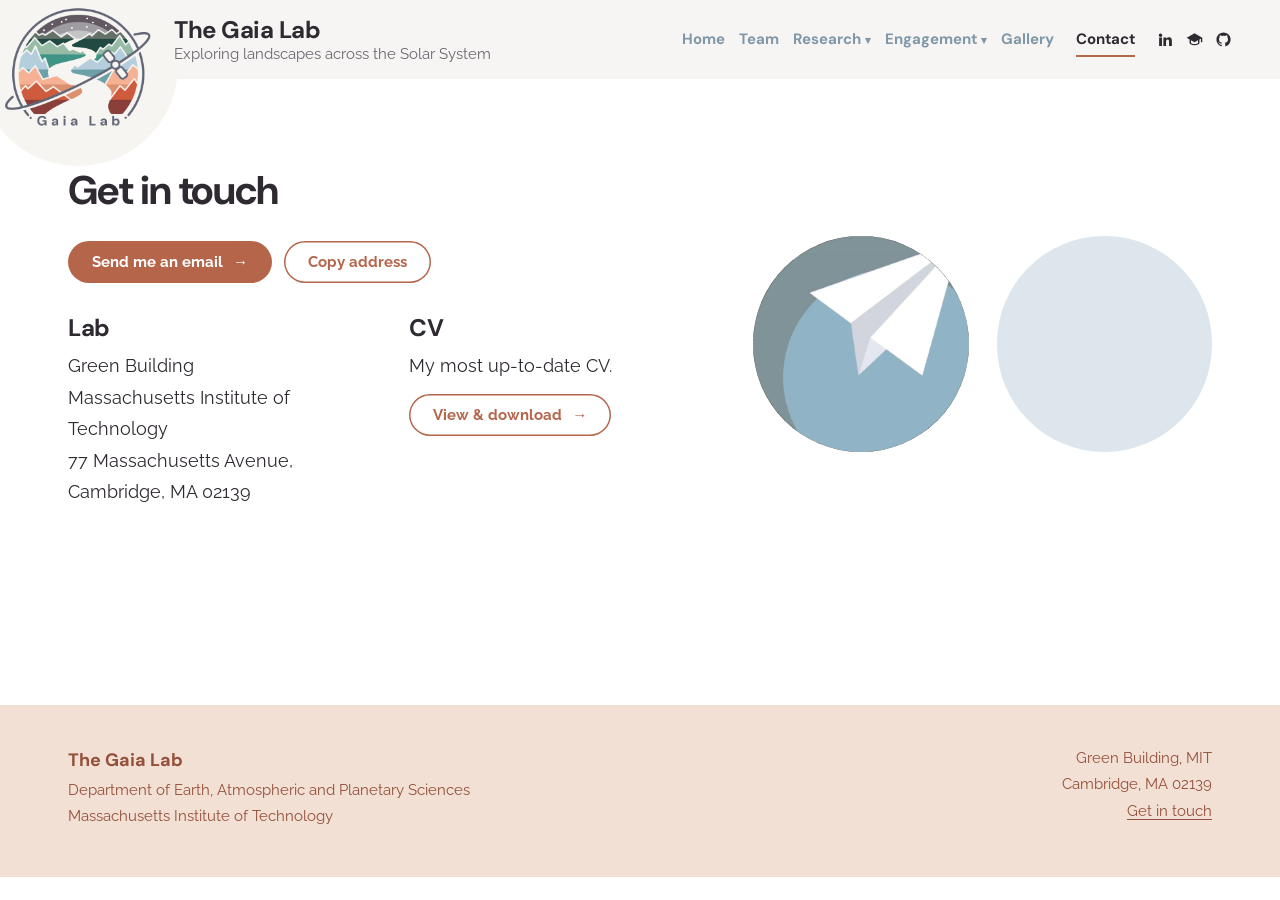
==== commit 126fcbbc: "Contact: animated paper plane again; Team: add Catfish as second group mascot Co-Authored-By: Claude" ====
--- a/contact-cv/index.html
+++ b/contact-cv/index.html
@@ -8,14 +8,14 @@
 <link rel="preconnect" href="https://fonts.googleapis.com">
 <link rel="preconnect" href="https://fonts.gstatic.com" crossorigin>
 <link rel="stylesheet" href="https://fonts.googleapis.com/css2?family=DM+Sans:ital,opsz,wght@0,9..40,400;0,9..40,500;0,9..40,700;1,9..40,500&family=Raleway:ital,wght@0,400;0,700;1,400&display=swap">
-<link rel="stylesheet" href="../assets/style.css?v=264307a3">
+<link rel="stylesheet" href="../assets/style.css?v=abc0653b">
 <script data-goatcounter="https://thegaialab.goatcounter.com/count" async src="//gc.zgo.at/count.js"></script>
 </head>
 <body>
 <a class="skip" href="#main">Skip to content</a>
 <header class="site-head"><div class="head-in">
 <a class="mark" href="../"><span class="mark-badge"><img class="mark-logo" src="../assets/logo.webp" alt="" width="900" height="856"></span><span class="mark-txt"><b>The Gaia Lab</b><span>Exploring landscapes across the Solar System</span></span></a>
-<button class="menu-btn" id="menu-btn" type="button" aria-expanded="false" aria-controls="head-right">Menu</button>
+<button class="menu-btn" id="menu-btn" type="button" aria-expanded="false" aria-controls="head-right" aria-label="Menu"><i></i><i></i><i></i></button>
 <div class="head-right" id="head-right"><nav class="nav" aria-label="Main"><a href="../">Home</a><a href="../team/">Team</a><div class="drop"><a href="../themes/" class="drop-top">Research <span aria-hidden="true">▾</span></a><div class="drop-menu"><a href="../themes/">Themes</a><a href="../publications/">Publications</a><a href="../resources/">Data &amp; code</a></div></div><div class="drop"><a href="../outreach/" class="drop-top">Engagement <span aria-hidden="true">▾</span></a><div class="drop-menu"><a href="../outreach/#teaching">Teaching</a><a href="../outreach/#talks">Outreach</a><a href="../outreach/#media">In the media</a></div></div><a href="../fieldwork/">Gallery</a><a href="../contact-cv/" class="nav-contact" aria-current="page">Contact</a></nav><div class="icons"><a href="https://www.linkedin.com/in/g-stucky/" aria-label="LinkedIn"><svg viewBox="0 0 24 24"><path fill="currentColor" d="M4.98 3.5a2.5 2.5 0 1 1 0 5 2.5 2.5 0 0 1 0-5zM3 9h4v12H3zM9 9h3.8v1.7h.05c.53-1 1.84-2.05 3.8-2.05C20.6 8.65 21 11.2 21 14.5V21h-4v-5.8c0-1.4-.03-3.2-1.95-3.2-1.95 0-2.25 1.5-2.25 3.1V21H9z"/></svg></a><a href="https://scholar.google.com/citations?user=uJNld2AAAAAJ&amp;hl=en" aria-label="Google Scholar"><svg viewBox="0 0 24 24"><path fill="currentColor" d="M12 3 1 9.5l4 2.36V17c0 1.66 3.13 3 7 3s7-1.34 7-3v-5.14l2-1.18V16h2V9.5zm5 13.9c-.4.56-2.2 1.6-5 1.6s-4.6-1.04-5-1.6v-3.86l5 2.95 5-2.95z"/></svg></a><a href="https://github.com/gaiastucky" aria-label="GitHub"><svg viewBox="0 0 24 24"><path fill="currentColor" d="M12 2a10 10 0 0 0-3.16 19.49c.5.09.68-.22.68-.48v-1.7c-2.78.6-3.37-1.34-3.37-1.34-.45-1.15-1.11-1.46-1.11-1.46-.91-.62.07-.6.07-.6 1 .07 1.53 1.03 1.53 1.03.9 1.52 2.34 1.08 2.91.83.09-.65.35-1.08.63-1.33-2.22-.25-4.55-1.11-4.55-4.94 0-1.09.39-1.98 1.03-2.68-.1-.25-.45-1.27.1-2.65 0 0 .84-.27 2.75 1.02a9.6 9.6 0 0 1 5 0c1.91-1.29 2.75-1.02 2.75-1.02.55 1.38.2 2.4.1 2.65.64.7 1.03 1.59 1.03 2.68 0 3.84-2.34 4.69-4.57 4.93.36.31.68.92.68 1.85v2.74c0 .27.18.58.69.48A10 10 0 0 0 12 2z"/></svg></a></div></div>
 </div></header>
 <main id="main">
@@ -24,7 +24,7 @@
 <div class="actions"><a class="btn" href="#" data-m="dWRlLnRpbUBzYWlhZw==">Send me an email <span class="arr" aria-hidden="true">→</span></a><button class="btn line" type="button" id="copy-email" data-m="dWRlLnRpbUBzYWlhZw==">Copy address</button></div>
 <div class="contact-row"><div><h3 class="sub">Lab</h3><p>Green Building<br>Massachusetts Institute of Technology<br>77 Massachusetts Avenue, Cambridge, MA 02139</p></div>
 <div><h3 class="sub">CV</h3><p>My most up-to-date CV.</p><a class="btn line" href="../assets/cv.pdf">View &amp; download <span class="arr" aria-hidden="true">→</span></a></div></div></div>
-<div class="c-8-13 contact-art" data-reveal="1"><div class="pic cutout"><img src="../assets/paper-plane.webp" alt="Paper airplane"></div><div class="map"><iframe src="https://www.openstreetmap.org/export/embed.html?bbox=-71.0935%2C42.3586%2C-71.0852%2C42.3622&amp;layer=mapnik&amp;marker=42.360401%2C-71.089331" title="Map of the MIT Green Building" loading="lazy"></iframe></div></div>
+<div class="c-8-13 contact-art" data-reveal="1"><div class="pic cutout"><img src="../assets/paper-plane.webp" alt="Animated paper airplane"></div><div class="map"><iframe src="https://www.openstreetmap.org/export/embed.html?bbox=-71.0935%2C42.3586%2C-71.0852%2C42.3622&amp;layer=mapnik&amp;marker=42.360401%2C-71.089331" title="Map of the MIT Green Building" loading="lazy"></iframe></div></div>
 </div></section>
 </main>
 <footer class="site-foot"><div class="foot-in">
--- a/assets/style.css
+++ b/assets/style.css
@@ -73,9 +73,14 @@
 .icons a { color: var(--ink); display: grid; place-items: center; }
 .icons svg { width: 17px; height: 17px; }
 .head-right { display: flex; align-items: center; gap: 22px; }
-.menu-btn { display: none; font: 700 var(--fs-s) var(--head); color: var(--ink); background: none; border: 1px solid var(--hair); border-radius: 999px; padding: 6px 16px; cursor: pointer; }
+.menu-btn { display: none; position: relative; width: 42px; height: 42px; background: none; border: 1px solid var(--hair); border-radius: 50%; cursor: pointer; }
+.menu-btn i { position: absolute; left: 12px; right: 12px; height: 2px; border-radius: 2px; background: var(--ink); transition: transform .25s, opacity .2s, top .25s; }
+.menu-btn i:nth-child(1) { top: 14px; } .menu-btn i:nth-child(2) { top: 20px; } .menu-btn i:nth-child(3) { top: 26px; }
+.menu-btn[aria-expanded="true"] i:nth-child(1) { top: 20px; transform: rotate(45deg); }
+.menu-btn[aria-expanded="true"] i:nth-child(2) { opacity: 0; }
+.menu-btn[aria-expanded="true"] i:nth-child(3) { top: 20px; transform: rotate(-45deg); }
 @media (max-width: 1200px) {
-  .menu-btn { display: block; }
+  .menu-btn { display: block; flex: none; }
   .head-right { display: none; position: absolute; top: 100%; left: 0; right: 0; background: var(--paper); padding: 8px var(--gutter) 24px; border-bottom: 1px solid var(--hair); flex-direction: column; align-items: flex-start; gap: 18px; }
   .head-right.open { display: flex; }
   .nav { flex-direction: column; flex-wrap: wrap; gap: 6px; font-size: var(--fs-b); }
@@ -878,8 +883,5 @@
 @media (min-width: 901px) { .course-media > .course-logos:has(> figure:nth-child(2):last-child) img { object-fit: cover; } }
 
 /* Home banner video: fills the banner behind the shade and text. */
-.window.has-video { background-image: var(--img); background-size: cover; background-position: center; background-attachment: scroll; }
-/* Own compositing layers for the video and its shade, so text animations above them do not make Chrome repaint them (flicker). */
-.window.has-video::before { will-change: transform; transform: translateZ(0); }
-.window .bg-video { position: absolute; inset: 0; width: 100%; height: 100%; object-fit: cover; z-index: -2; pointer-events: none; transform: translateZ(0); backface-visibility: hidden; }
+.window .bg-video { position: absolute; inset: 0; width: 100%; height: 100%; object-fit: cover; z-index: -2; pointer-events: none; }
 @media (prefers-reduced-motion: reduce) { .window .bg-video { display: none; } }
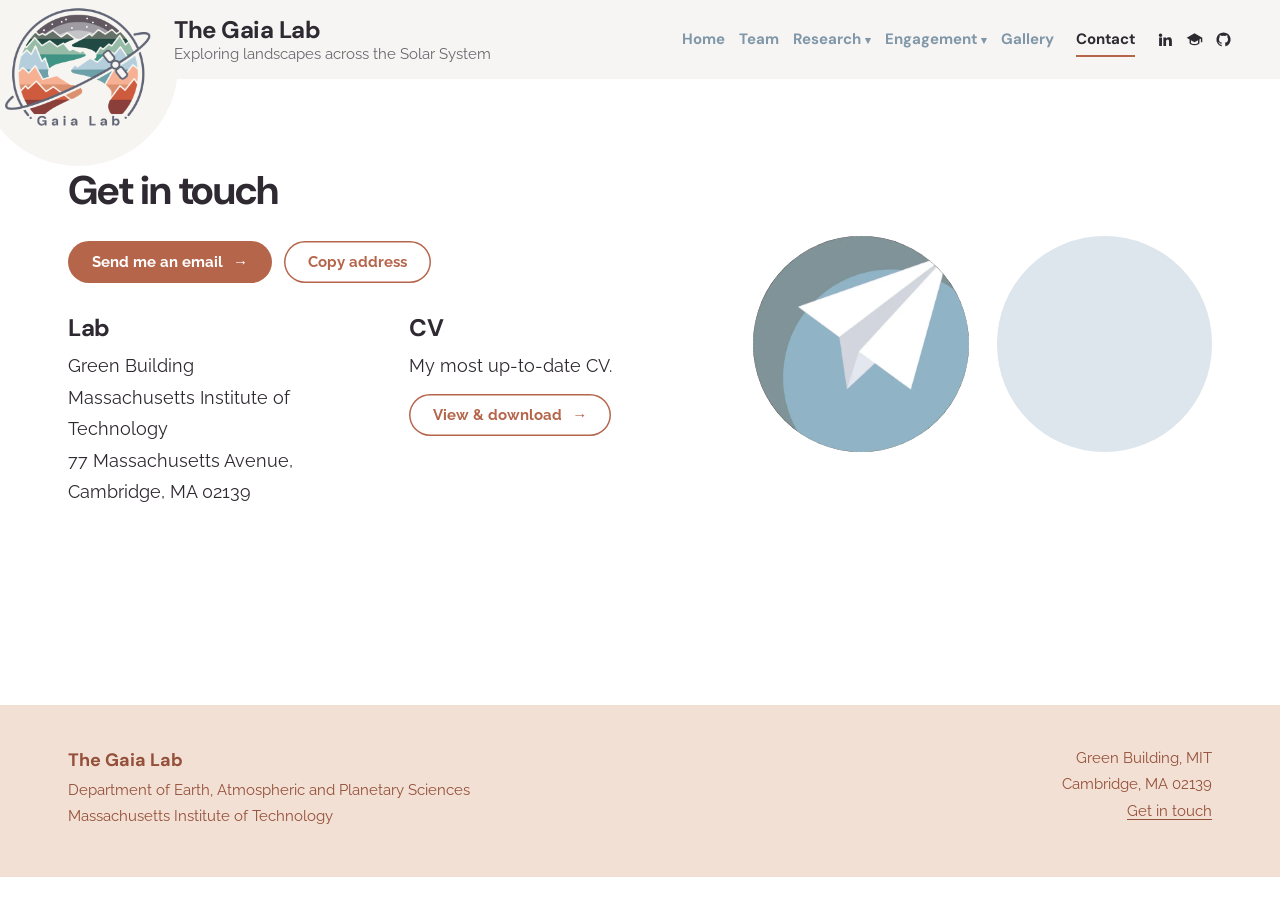
==== commit e5475e13: "Rebuild: update stylesheet version on all pages Co-Authored-By: Claude Opus 5.5 <noreply@anthropic.c" ====
--- a/contact-cv/index.html
+++ b/contact-cv/index.html
@@ -8,7 +8,7 @@
 <link rel="preconnect" href="https://fonts.googleapis.com">
 <link rel="preconnect" href="https://fonts.gstatic.com" crossorigin>
 <link rel="stylesheet" href="https://fonts.googleapis.com/css2?family=DM+Sans:ital,opsz,wght@0,9..40,400;0,9..40,500;0,9..40,700;1,9..40,500&family=Raleway:ital,wght@0,400;0,700;1,400&display=swap">
-<link rel="stylesheet" href="../assets/style.css?v=abc0653b">
+<link rel="stylesheet" href="../assets/style.css?v=d1c432a4">
 <script data-goatcounter="https://thegaialab.goatcounter.com/count" async src="//gc.zgo.at/count.js"></script>
 </head>
 <body>
--- a/assets/style.css
+++ b/assets/style.css
@@ -263,7 +263,8 @@
 .sound i::after { content: ""; border-left: 9px solid #fff; border-top: 6px solid transparent; border-bottom: 6px solid transparent; margin-left: 3px; }
 .story.intro { row-gap: 28px; }
 .sound-row { grid-column: 1; }
-.sound-frame { margin-top: 14px; border-radius: 12px; overflow: hidden; }
+.sound-label { font: 700 var(--fs-s) var(--head); color: var(--ink); margin-top: 28px; }
+.sound-frame { margin-top: 10px; border-radius: 12px; overflow: hidden; }
 .sound-frame iframe { width: 100%; height: 152px; border: 0; display: block; }
 
 /* ---------- Pinned horizontal photo strip ---------- */
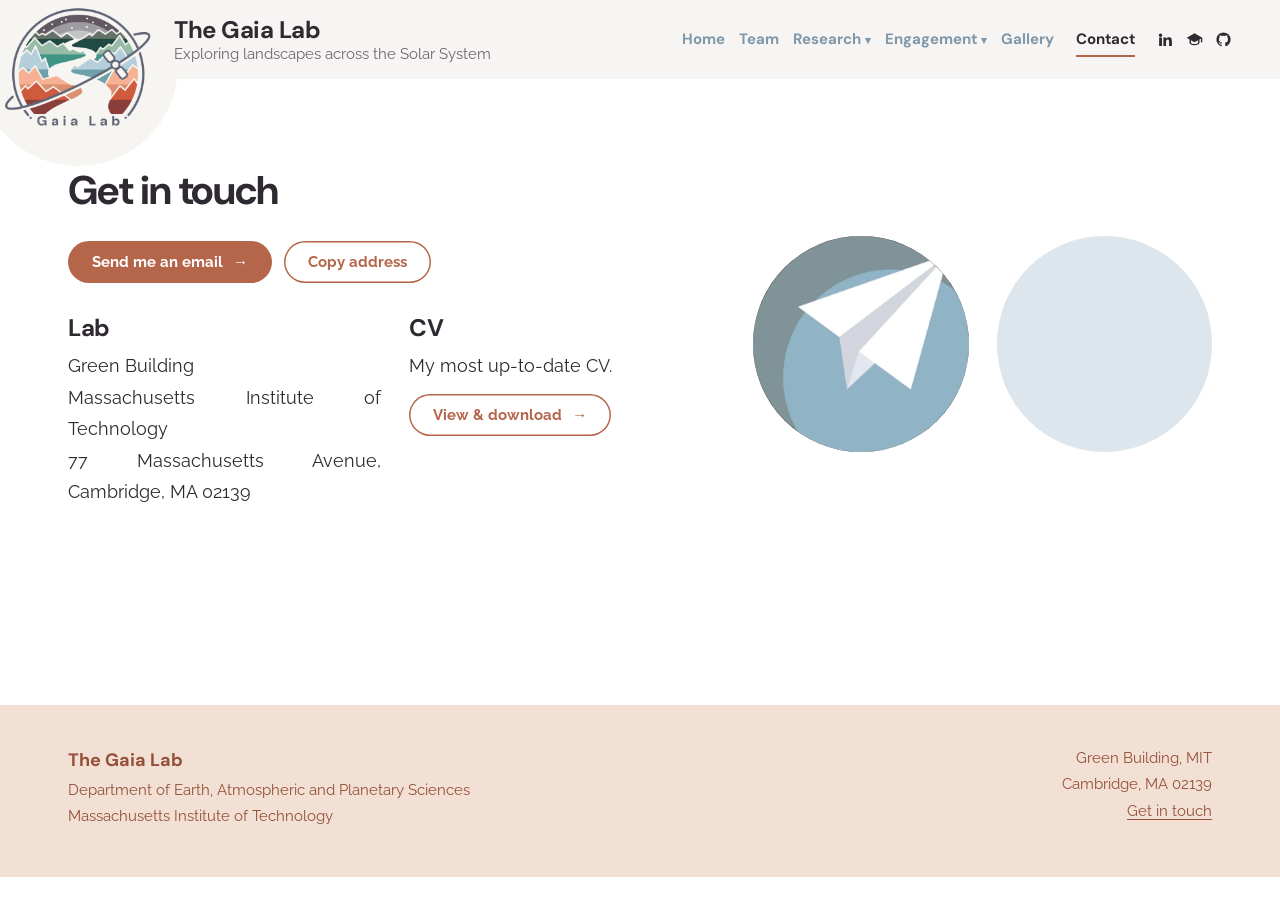
==== commit 5346d4a7: "Home intro: diagram spans both rows so text and player sit beside it Co-Authored-By: Claude Opus 5.5" ====
--- a/contact-cv/index.html
+++ b/contact-cv/index.html
@@ -8,7 +8,7 @@
 <link rel="preconnect" href="https://fonts.googleapis.com">
 <link rel="preconnect" href="https://fonts.gstatic.com" crossorigin>
 <link rel="stylesheet" href="https://fonts.googleapis.com/css2?family=DM+Sans:ital,opsz,wght@0,9..40,400;0,9..40,500;0,9..40,700;1,9..40,500&family=Raleway:ital,wght@0,400;0,700;1,400&display=swap">
-<link rel="stylesheet" href="../assets/style.css?v=d1c432a4">
+<link rel="stylesheet" href="../assets/style.css?v=a5e22f1b">
 <script data-goatcounter="https://thegaialab.goatcounter.com/count" async src="//gc.zgo.at/count.js"></script>
 </head>
 <body>
--- a/assets/style.css
+++ b/assets/style.css
@@ -263,7 +263,7 @@
 .sound i::after { content: ""; border-left: 9px solid #fff; border-top: 6px solid transparent; border-bottom: 6px solid transparent; margin-left: 3px; }
 .story.intro { row-gap: 28px; }
 .sound-row { grid-column: 1; }
-.sound-label { font: 700 var(--fs-s) var(--head); color: var(--ink); margin-top: 28px; }
+.story .sound-label { font: 700 var(--fs-s) var(--head); color: var(--ink); margin-top: 0; text-align: left; }
 .sound-frame { margin-top: 10px; border-radius: 12px; overflow: hidden; }
 .sound-frame iframe { width: 100%; height: 152px; border: 0; display: block; }
 
@@ -442,6 +442,9 @@
 .story.intro { grid-template-columns: 5fr 6fr; }
 .story-art.gif { max-width: 560px; }
 .story-art.gif img { width: 100%; height: auto; display: block; }
+.story.intro .story-art.gif { grid-column: 2; grid-row: 1 / span 2; }
+.story.intro .story-text { align-self: end; }
+.story.intro .sound-row { align-self: start; }
 .hero h1 { font-size: var(--fs-hero); max-width: 16ch; }
 .hero .sub { max-width: 46ch; font-size: var(--fs-b); line-height: 1.6; }
 .story.alt .story-art { order: 2; }
@@ -457,6 +460,7 @@
 @media (max-width: 760px) {
   .story, .story.intro { grid-template-columns: 1fr; gap: 40px; }
   .story-art.gif { max-width: 360px; }
+  .story.intro .story-art.gif { grid-column: auto; grid-row: auto; }
   .story.alt .story-art { order: 0; }
   .story-art { max-width: 300px; }
 }
@@ -853,7 +857,7 @@
 .contact-art > .pic, .contact-art > .pic.cutout, .contact .map { width: min(220px, calc((100% - 28px) / 2)); height: auto; flex: 0 1 auto; aspect-ratio: 1; }
 @media (max-width: 820px) { .contact-art > .pic, .contact-art > .pic.cutout, .contact .map { width: min(160px, calc((100% - 28px) / 2)); height: auto; flex-basis: auto; } }
 /* Body text blocks are justified on every page, as on Team and Publications. Centred blocks keep their alignment. */
-main p:not(.hero-lede):not(.cap):not(.since):not(.hiring), main li { text-align: justify; hyphens: auto; }
+main p:not(.hero-lede):not(.cap):not(.since):not(.hiring):not(.sound-label), main li { text-align: justify; hyphens: auto; }
 .teaser p, .center-head p, .flip p, .night p, .group-head p, .linkedin p, .alum-row p, .alum-row li, .theme-art p, .g-place p, .tl-year, .actions p { text-align: inherit; }
 .theme-row.alt .theme-txt p, .theme-row.alt .theme-txt li { text-align-last: right; }
 @media (max-width: 880px) { .theme-row.alt .theme-txt p, .theme-row.alt .theme-txt li { text-align-last: auto; } }
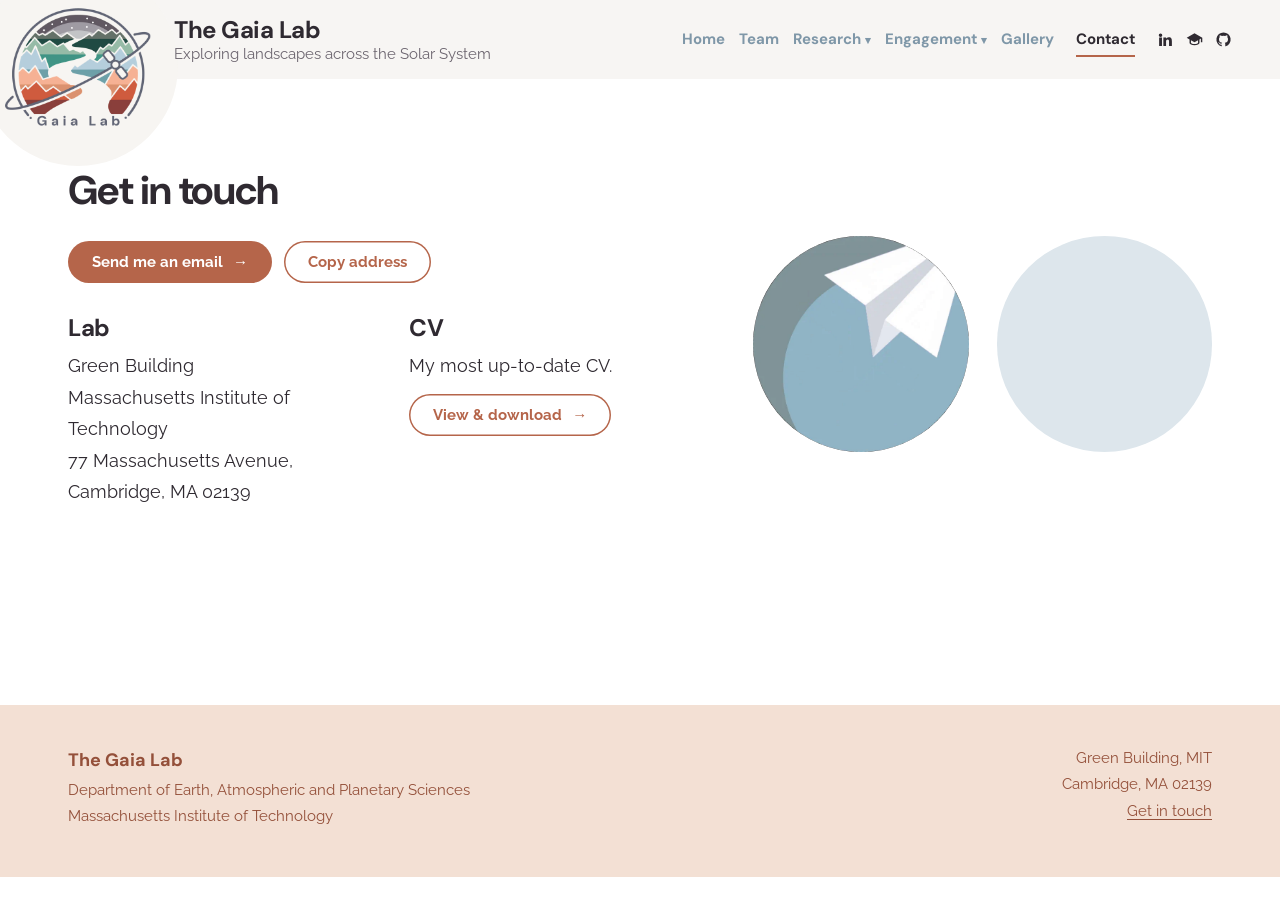
==== commit 54036ddc: "Faster theme questions, unlink dead credits, AMP link, lab LinkedIn icon, left-align contact address" ====
--- a/contact-cv/index.html
+++ b/contact-cv/index.html
@@ -8,7 +8,7 @@
 <link rel="preconnect" href="https://fonts.googleapis.com">
 <link rel="preconnect" href="https://fonts.gstatic.com" crossorigin>
 <link rel="stylesheet" href="https://fonts.googleapis.com/css2?family=DM+Sans:ital,opsz,wght@0,9..40,400;0,9..40,500;0,9..40,700;1,9..40,500&family=Raleway:ital,wght@0,400;0,700;1,400&display=swap">
-<link rel="stylesheet" href="../assets/style.css?v=a5e22f1b">
+<link rel="stylesheet" href="../assets/style.css?v=ef2475db">
 <script data-goatcounter="https://thegaialab.goatcounter.com/count" async src="//gc.zgo.at/count.js"></script>
 </head>
 <body>
@@ -16,13 +16,13 @@
 <header class="site-head"><div class="head-in">
 <a class="mark" href="../"><span class="mark-badge"><img class="mark-logo" src="../assets/logo.webp" alt="" width="900" height="856"></span><span class="mark-txt"><b>The Gaia Lab</b><span>Exploring landscapes across the Solar System</span></span></a>
 <button class="menu-btn" id="menu-btn" type="button" aria-expanded="false" aria-controls="head-right" aria-label="Menu"><i></i><i></i><i></i></button>
-<div class="head-right" id="head-right"><nav class="nav" aria-label="Main"><a href="../">Home</a><a href="../team/">Team</a><div class="drop"><a href="../themes/" class="drop-top">Research <span aria-hidden="true">▾</span></a><div class="drop-menu"><a href="../themes/">Themes</a><a href="../publications/">Publications</a><a href="../resources/">Data &amp; code</a></div></div><div class="drop"><a href="../outreach/" class="drop-top">Engagement <span aria-hidden="true">▾</span></a><div class="drop-menu"><a href="../outreach/#teaching">Teaching</a><a href="../outreach/#talks">Outreach</a><a href="../outreach/#media">In the media</a></div></div><a href="../fieldwork/">Gallery</a><a href="../contact-cv/" class="nav-contact" aria-current="page">Contact</a></nav><div class="icons"><a href="https://www.linkedin.com/in/g-stucky/" aria-label="LinkedIn"><svg viewBox="0 0 24 24"><path fill="currentColor" d="M4.98 3.5a2.5 2.5 0 1 1 0 5 2.5 2.5 0 0 1 0-5zM3 9h4v12H3zM9 9h3.8v1.7h.05c.53-1 1.84-2.05 3.8-2.05C20.6 8.65 21 11.2 21 14.5V21h-4v-5.8c0-1.4-.03-3.2-1.95-3.2-1.95 0-2.25 1.5-2.25 3.1V21H9z"/></svg></a><a href="https://scholar.google.com/citations?user=uJNld2AAAAAJ&amp;hl=en" aria-label="Google Scholar"><svg viewBox="0 0 24 24"><path fill="currentColor" d="M12 3 1 9.5l4 2.36V17c0 1.66 3.13 3 7 3s7-1.34 7-3v-5.14l2-1.18V16h2V9.5zm5 13.9c-.4.56-2.2 1.6-5 1.6s-4.6-1.04-5-1.6v-3.86l5 2.95 5-2.95z"/></svg></a><a href="https://github.com/gaiastucky" aria-label="GitHub"><svg viewBox="0 0 24 24"><path fill="currentColor" d="M12 2a10 10 0 0 0-3.16 19.49c.5.09.68-.22.68-.48v-1.7c-2.78.6-3.37-1.34-3.37-1.34-.45-1.15-1.11-1.46-1.11-1.46-.91-.62.07-.6.07-.6 1 .07 1.53 1.03 1.53 1.03.9 1.52 2.34 1.08 2.91.83.09-.65.35-1.08.63-1.33-2.22-.25-4.55-1.11-4.55-4.94 0-1.09.39-1.98 1.03-2.68-.1-.25-.45-1.27.1-2.65 0 0 .84-.27 2.75 1.02a9.6 9.6 0 0 1 5 0c1.91-1.29 2.75-1.02 2.75-1.02.55 1.38.2 2.4.1 2.65.64.7 1.03 1.59 1.03 2.68 0 3.84-2.34 4.69-4.57 4.93.36.31.68.92.68 1.85v2.74c0 .27.18.58.69.48A10 10 0 0 0 12 2z"/></svg></a></div></div>
+<div class="head-right" id="head-right"><nav class="nav" aria-label="Main"><a href="../">Home</a><a href="../team/">Team</a><div class="drop"><a href="../themes/" class="drop-top">Research <span aria-hidden="true">▾</span></a><div class="drop-menu"><a href="../themes/">Themes</a><a href="../publications/">Publications</a><a href="../resources/">Data &amp; code</a></div></div><div class="drop"><a href="../outreach/" class="drop-top">Engagement <span aria-hidden="true">▾</span></a><div class="drop-menu"><a href="../outreach/#teaching">Teaching</a><a href="../outreach/#talks">Outreach</a><a href="../outreach/#media">In the media</a></div></div><a href="../fieldwork/">Gallery</a><a href="../contact-cv/" class="nav-contact" aria-current="page">Contact</a></nav><div class="icons"><a href="https://www.linkedin.com/company/136993897/" aria-label="LinkedIn"><svg viewBox="0 0 24 24"><path fill="currentColor" d="M4.98 3.5a2.5 2.5 0 1 1 0 5 2.5 2.5 0 0 1 0-5zM3 9h4v12H3zM9 9h3.8v1.7h.05c.53-1 1.84-2.05 3.8-2.05C20.6 8.65 21 11.2 21 14.5V21h-4v-5.8c0-1.4-.03-3.2-1.95-3.2-1.95 0-2.25 1.5-2.25 3.1V21H9z"/></svg></a><a href="https://scholar.google.com/citations?user=uJNld2AAAAAJ&amp;hl=en" aria-label="Google Scholar"><svg viewBox="0 0 24 24"><path fill="currentColor" d="M12 3 1 9.5l4 2.36V17c0 1.66 3.13 3 7 3s7-1.34 7-3v-5.14l2-1.18V16h2V9.5zm5 13.9c-.4.56-2.2 1.6-5 1.6s-4.6-1.04-5-1.6v-3.86l5 2.95 5-2.95z"/></svg></a><a href="https://github.com/gaiastucky" aria-label="GitHub"><svg viewBox="0 0 24 24"><path fill="currentColor" d="M12 2a10 10 0 0 0-3.16 19.49c.5.09.68-.22.68-.48v-1.7c-2.78.6-3.37-1.34-3.37-1.34-.45-1.15-1.11-1.46-1.11-1.46-.91-.62.07-.6.07-.6 1 .07 1.53 1.03 1.53 1.03.9 1.52 2.34 1.08 2.91.83.09-.65.35-1.08.63-1.33-2.22-.25-4.55-1.11-4.55-4.94 0-1.09.39-1.98 1.03-2.68-.1-.25-.45-1.27.1-2.65 0 0 .84-.27 2.75 1.02a9.6 9.6 0 0 1 5 0c1.91-1.29 2.75-1.02 2.75-1.02.55 1.38.2 2.4.1 2.65.64.7 1.03 1.59 1.03 2.68 0 3.84-2.34 4.69-4.57 4.93.36.31.68.92.68 1.85v2.74c0 .27.18.58.69.48A10 10 0 0 0 12 2z"/></svg></a></div></div>
 </div></header>
 <main id="main">
 <section class="section contact"><div class="grid contact-grid">
 <div class="c-1-7" data-reveal><h1 class="h2">Get in touch</h1>
 <div class="actions"><a class="btn" href="#" data-m="dWRlLnRpbUBzYWlhZw==">Send me an email <span class="arr" aria-hidden="true">→</span></a><button class="btn line" type="button" id="copy-email" data-m="dWRlLnRpbUBzYWlhZw==">Copy address</button></div>
-<div class="contact-row"><div><h3 class="sub">Lab</h3><p>Green Building<br>Massachusetts Institute of Technology<br>77 Massachusetts Avenue, Cambridge, MA 02139</p></div>
+<div class="contact-row"><div><h3 class="sub">Lab</h3><p class="addr">Green Building<br>Massachusetts Institute of Technology<br>77 Massachusetts Avenue, Cambridge, MA 02139</p></div>
 <div><h3 class="sub">CV</h3><p>My most up-to-date CV.</p><a class="btn line" href="../assets/cv.pdf">View &amp; download <span class="arr" aria-hidden="true">→</span></a></div></div></div>
 <div class="c-8-13 contact-art" data-reveal="1"><div class="pic cutout"><img src="../assets/paper-plane.webp" alt="Animated paper airplane"></div><div class="map"><iframe src="https://www.openstreetmap.org/export/embed.html?bbox=-71.0935%2C42.3586%2C-71.0852%2C42.3622&amp;layer=mapnik&amp;marker=42.360401%2C-71.089331" title="Map of the MIT Green Building" loading="lazy"></iframe></div></div>
 </div></section>
@@ -31,6 +31,6 @@
 <div><b>The Gaia Lab</b><br>Department of Earth, Atmospheric and Planetary Sciences<br>Massachusetts Institute of Technology</div>
 <div>Green Building, MIT<br>Cambridge, MA 02139<br><a href="../contact-cv/">Get in touch</a></div>
 </div></footer>
-<script src="../assets/site.js?v=09459360" defer></script>
+<script src="../assets/site.js?v=28f55b27" defer></script>
 </body>
 </html>
--- a/assets/style.css
+++ b/assets/style.css
@@ -857,7 +857,7 @@
 .contact-art > .pic, .contact-art > .pic.cutout, .contact .map { width: min(220px, calc((100% - 28px) / 2)); height: auto; flex: 0 1 auto; aspect-ratio: 1; }
 @media (max-width: 820px) { .contact-art > .pic, .contact-art > .pic.cutout, .contact .map { width: min(160px, calc((100% - 28px) / 2)); height: auto; flex-basis: auto; } }
 /* Body text blocks are justified on every page, as on Team and Publications. Centred blocks keep their alignment. */
-main p:not(.hero-lede):not(.cap):not(.since):not(.hiring):not(.sound-label), main li { text-align: justify; hyphens: auto; }
+main p:not(.hero-lede):not(.cap):not(.since):not(.hiring):not(.sound-label):not(.addr), main li { text-align: justify; hyphens: auto; }
 .teaser p, .center-head p, .flip p, .night p, .group-head p, .linkedin p, .alum-row p, .alum-row li, .theme-art p, .g-place p, .tl-year, .actions p { text-align: inherit; }
 .theme-row.alt .theme-txt p, .theme-row.alt .theme-txt li { text-align-last: right; }
 @media (max-width: 880px) { .theme-row.alt .theme-txt p, .theme-row.alt .theme-txt li { text-align-last: auto; } }
